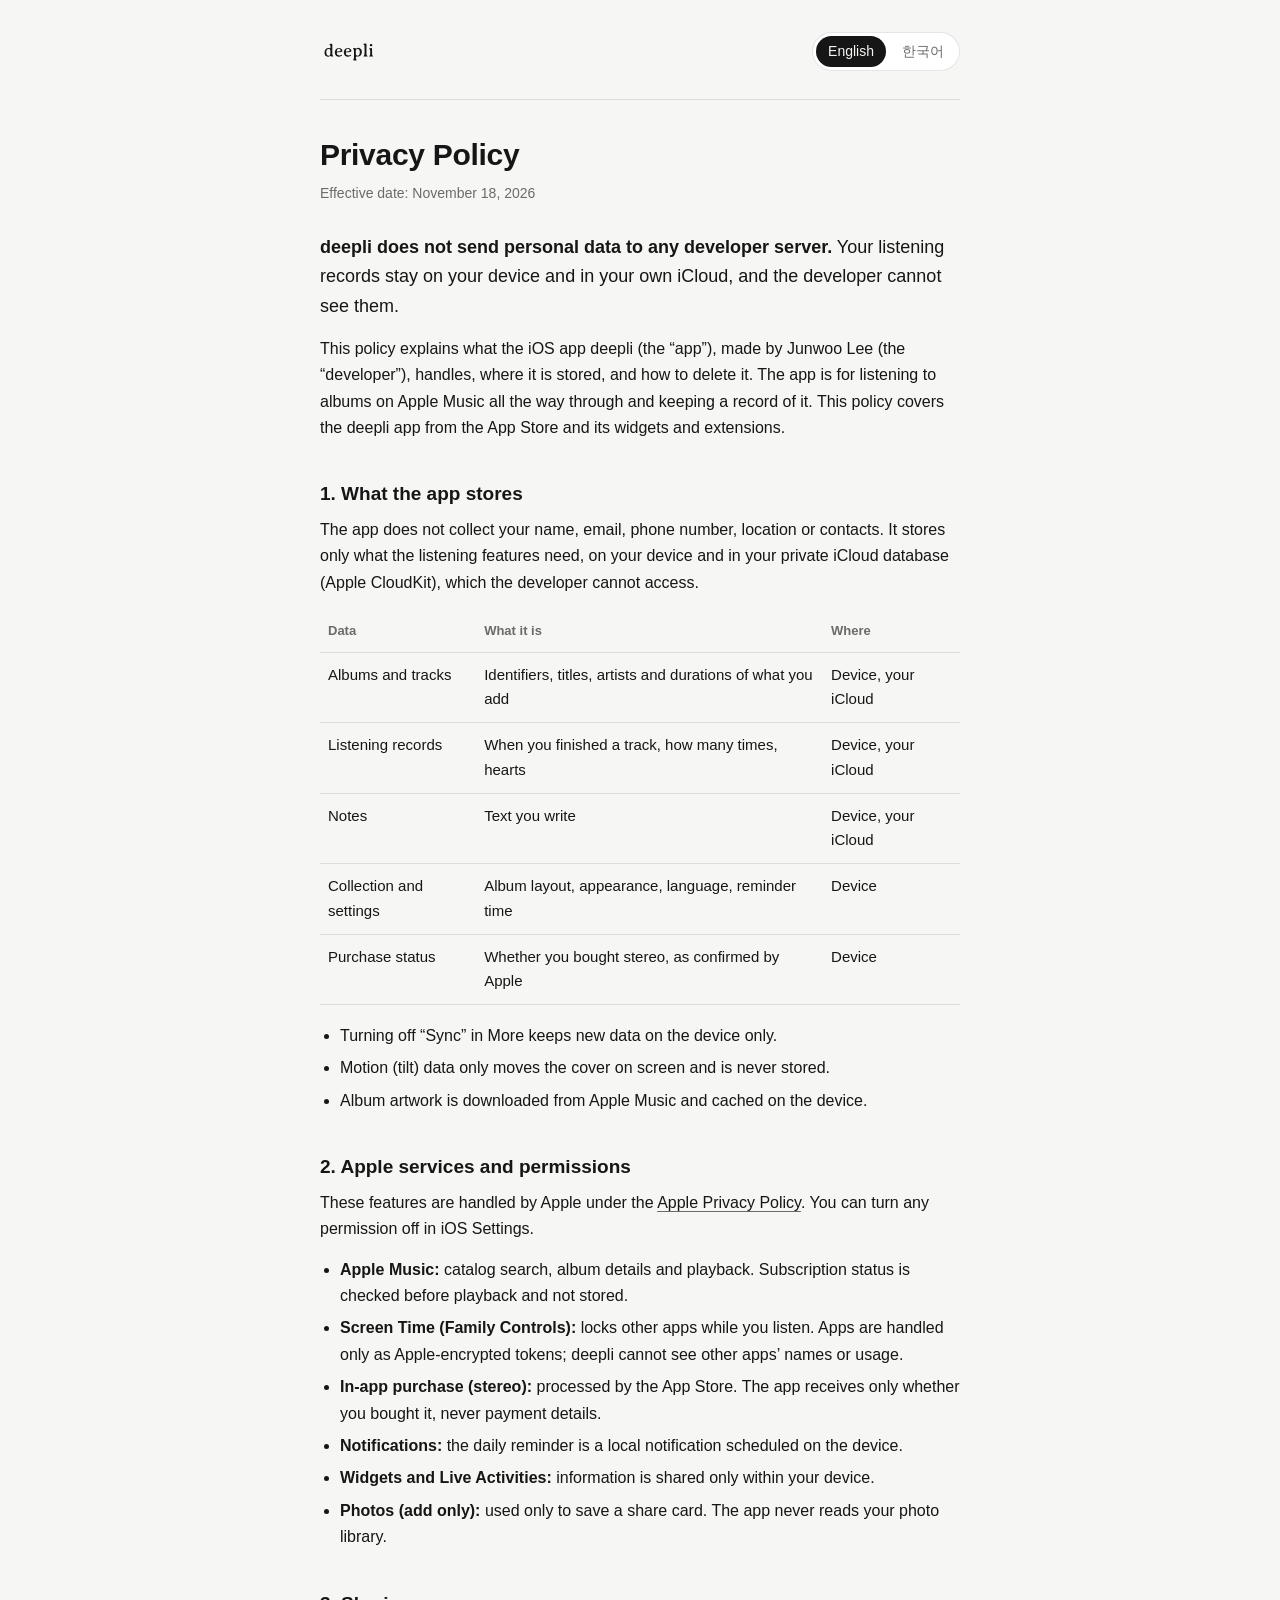
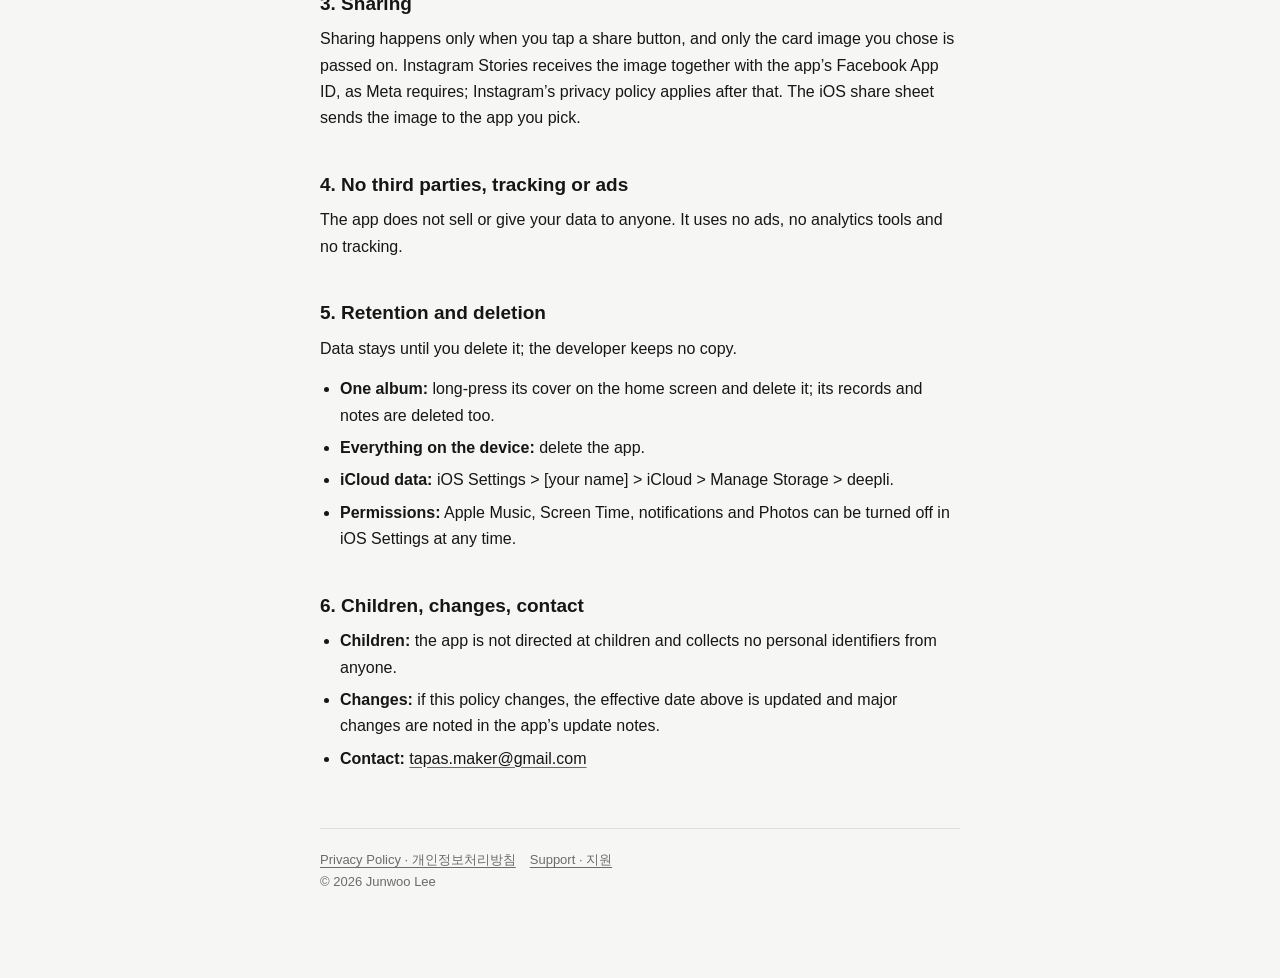
==== privacy/index.html @ 83000026 "deepli privacy policy and support pages Co-Authored-By: Claude Opus 5.5 <noreply@anthropic.com>" ====
<!doctype html>
<html lang="en">
<head>
<meta charset="utf-8">
<meta name="viewport" content="width=device-width, initial-scale=1">
<title>Privacy Policy — deepli</title>
<meta name="title-en" content="Privacy Policy — deepli">
<meta name="title-ko" content="개인정보처리방침 — deepli">
<meta name="description" content="deepli — Don’t just hear. Listen.">
<link rel="icon" href="../assets/icon.png">
<link rel="apple-touch-icon" href="../assets/apple-touch-icon.png">
<link rel="stylesheet" href="../assets/style.css">
</head>
<body>
<div class="wrap">
<header class="top"><a class="brand" href="../"><svg role="img" aria-label="deepli" xmlns="http://www.w3.org/2000/svg" viewBox="-64 -249.32 821.9 370"><path d="M83.01,-85.89Q83.01,-96.05 76.49,-102.13Q69.97,-108.21 59.18,-108.21L56.8,-108.21Q51.16,-108.21 44.76,-104.82Q38.37,-101.44 34.23,-95.04Q25.96,-82.25 25.96,-63.32L25.96,-55.92Q25.96,-37.12 34.42,-24.83Q42.88,-12.54 55.05,-12.54L58.68,-12.54Q69.34,-12.54 76.11,-19.81Q82.88,-27.08 82.88,-38.37L83.13,-41L83.13,-43.64L83.38,-50.16Q83.38,-56.17 83.38,-62.19L83.51,-66.21L83.51,-70.09L83.38,-71.47L83.38,-78.12L83.26,-79.37L83.26,-82Q83.01,-84.51 83.01,-85.89ZM72.73,-178.93Q80.5,-183.44 98.05,-183.44L101.06,-183.44Q109.84,-183.44 111.09,-174.04Q111.47,-171.16 111.47,-102.38Q111.47,-33.6 112.47,-26.9Q113.48,-20.19 117.24,-16.43Q117.99,-15.67 122.07,-12.6Q126.14,-9.53 126.14,-7.21Q126.14,-4.89 122.63,-3.01Q115.48,0.88 99.31,0.88Q93.67,0.88 90.28,-2.51Q83.63,-9.15 83.07,-9.15Q82.51,-9.15 77.36,-6.27Q72.22,-3.39 65.01,-0.44Q57.8,2.51 47.15,2.51Q36.49,2.51 27.46,-2.13Q10.78,-10.66 4.01,-30.34Q0,-42.13 0,-56.17Q0,-84.51 16.24,-102.32Q32.48,-120.12 61.06,-120.12L77.49,-118.62Q82.51,-118.62 83.63,-121.38Q84.76,-124.13 84.76,-137.93Q84.76,-151.72 82.63,-158.18Q80.5,-164.64 75.17,-168.84Q69.84,-173.04 69.84,-175.17Q69.84,-177.3 72.73,-178.93ZM227.96,-81.5L227.96,-85.39Q227.96,-94.67 221.31,-102.13Q214.67,-109.59 205.01,-109.59L202.63,-109.59Q200.87,-109.34 200.25,-109.34Q191.47,-109.34 183.63,-99.31Q175.79,-89.28 175.79,-77.87L175.79,-76.24Q175.79,-72.22 180.56,-72.22Q182.44,-71.85 182.57,-71.85L185.45,-71.72L186.2,-71.72L187.08,-71.85L211.28,-73.23L215.79,-73.73Q227.96,-73.73 227.96,-81.5ZM175.79,-48.27Q175.79,-33.98 186.58,-24.33Q197.36,-14.67 213.91,-14.67Q220.56,-14.67 226.01,-16.61Q231.47,-18.56 237.92,-21.32Q244.38,-24.07 246.01,-24.07Q251.03,-24.07 251.03,-18.68Q251.03,-11.41 232.47,-3.13Q220.43,2.26 206.64,2.26L203.88,2.26Q180.31,2.26 164.76,-12.04Q156.36,-19.81 151.72,-31.91Q147.08,-44.01 147.08,-57.93L147.21,-60.81L147.21,-63.7Q147.21,-75.73 152.72,-87.4Q158.37,-99.06 166.14,-106.58Q182.57,-122.38 205.14,-122.5Q239.24,-122.5 250.53,-95.92Q254.04,-87.52 254.04,-80.5L254.04,-77.99Q254.04,-69.34 246.89,-66.39Q239.74,-63.45 213.16,-61.57Q186.58,-59.68 184.32,-59.06Q175.79,-56.93 175.79,-48.27ZM356.1,-81.5L356.1,-85.39Q356.1,-94.67 349.46,-102.13Q342.81,-109.59 333.16,-109.59L330.78,-109.59Q329.02,-109.34 328.39,-109.34Q319.62,-109.34 311.78,-99.31Q303.94,-89.28 303.94,-77.87L303.94,-76.24Q303.94,-72.22 308.71,-72.22Q310.59,-71.85 310.71,-71.85L313.6,-71.72L314.35,-71.72L315.23,-71.85L339.43,-73.23L343.94,-73.73Q356.1,-73.73 356.1,-81.5ZM303.94,-48.27Q303.94,-33.98 314.73,-24.33Q325.51,-14.67 342.06,-14.67Q348.71,-14.67 354.16,-16.61Q359.61,-18.56 366.07,-21.32Q372.53,-24.07 374.16,-24.07Q379.18,-24.07 379.18,-18.68Q379.18,-11.41 360.62,-3.13Q348.58,2.26 334.79,2.26L332.03,2.26Q308.46,2.26 292.91,-12.04Q284.51,-19.81 279.87,-31.91Q275.23,-44.01 275.23,-57.93L275.35,-60.81L275.35,-63.7Q275.35,-75.73 280.87,-87.4Q286.51,-99.06 294.29,-106.58Q310.71,-122.38 333.28,-122.5Q367.39,-122.5 378.67,-95.92Q382.18,-87.52 382.18,-80.5L382.18,-77.99Q382.18,-69.34 375.04,-66.39Q367.89,-63.45 341.31,-61.57Q314.73,-59.68 312.47,-59.06Q303.94,-56.93 303.94,-48.27ZM502.43,-55.92L502.43,-63.32Q502.43,-83.51 494.16,-95.55Q485.88,-107.58 473.34,-107.58L472.09,-107.58Q465.19,-107.58 458.67,-103.76Q452.15,-99.93 448.7,-94.04Q445.25,-88.15 445.25,-59.31L445.25,-48.65L445.38,-47.27L445.38,-42.01L445.51,-40.75L445.51,-38.12Q445.76,-35.36 445.76,-34.11Q445.76,-23.45 452.59,-17.49Q459.42,-11.54 470.96,-11.54L472.21,-11.54Q486.01,-11.54 494.22,-24.2Q502.43,-36.86 502.43,-55.92ZM461.56,51.03Q461.56,56.68 445.25,56.68L432.72,56.68Q404.13,56.68 404.13,50.91Q404.13,49.15 411.4,42.13Q415.29,38.37 417.54,26.9Q419.8,15.42 419.8,-16.55L419.8,-68.59L419.55,-82Q419.55,-94.29 416.29,-99.93Q415.04,-102.07 409.77,-105.77Q404.5,-109.46 404.5,-112.1Q404.5,-114.73 407.51,-116.24Q417.29,-121 433.34,-121Q437.48,-121 441.81,-115.98Q446.13,-110.97 446.63,-110.97Q448.64,-110.97 454.72,-114.42Q460.8,-117.87 461.18,-118.12Q471.96,-123.13 479.86,-123.13L486.38,-123.13Q493.4,-123.13 502.31,-119.24Q519.36,-111.85 526.76,-91.53Q531.15,-79.62 531.15,-68.34L531.15,-61.32Q531.15,-49.65 526.38,-37.37Q516.98,-13.04 494.53,-4.26Q485,-0.5 472.34,-0.5L452.28,-2.01Q445.76,-2.01 445.76,14.86Q445.76,31.72 448.2,36.3Q450.65,40.88 456.1,44.64Q461.56,48.4 461.56,51.03ZM554.47,-4.39Q554.47,-7.02 560.17,-11.16Q565.88,-15.3 567.88,-24.14Q569.89,-32.98 569.89,-91.28Q569.89,-149.59 568.57,-157.36Q567.26,-165.14 562.12,-168.52Q553.84,-173.91 553.84,-175.17L553.84,-176.67Q553.84,-178.8 557.48,-180.43Q568.76,-185.32 587.57,-185.32L590.08,-185.32Q596.47,-185.32 597.48,-176.67Q597.6,-175.54 597.6,-157.74L597.6,-130.78L597.48,-125.64L597.48,-117.74L597.35,-112.6Q597.35,-112.6 597.35,-72.85Q597.35,-35.74 598.54,-26.9Q599.73,-18.06 604.12,-14.04Q604.62,-13.67 609.39,-10.78Q614.15,-7.9 614.15,-4.89Q614.15,-0.5 598.61,-0.5L593.46,-0.25L588.32,-0.25L567.76,0.13L565.13,0.13Q554.47,0.13 554.47,-4.39ZM680.11,-161Q680.11,-155.48 675.41,-150.78Q670.7,-146.08 666.06,-146.08Q665.06,-145.83 664.43,-145.83L661.68,-145.58Q655.41,-145.58 650.45,-149.71Q645.5,-153.85 645.5,-160.37L645.5,-162.63Q645.5,-169.15 650.7,-173.6Q655.91,-178.05 662.68,-178.05L663.31,-178.05L667.57,-177.55Q671.46,-177.55 675.66,-173.35Q679.86,-169.15 679.86,-164.89L680.11,-163.76ZM636.35,-115.36Q645.5,-120.87 665.31,-120.87L668.95,-120.87Q675.72,-120.87 676.6,-114.61Q677.1,-111.22 677.1,-69.03Q677.1,-26.83 678.85,-20.63Q680.61,-14.42 687.25,-11.1Q693.9,-7.77 693.9,-4.39Q693.9,0.38 662.8,0.38L659.04,0.5L643.75,0.5Q634.59,0.5 634.59,-4.01Q634.59,-7.77 640.17,-11.28Q645.75,-14.8 647.88,-19.06Q650.27,-23.7 650.27,-40.75L650.39,-44.76L650.39,-48.65L650.52,-54.54L650.52,-58.43L650.64,-62.32Q650.64,-92.04 648.7,-96.99Q646.75,-101.94 640.23,-105.08Q633.71,-108.21 633.71,-110.97Q633.71,-113.73 636.35,-115.36Z" fill="currentColor"/></svg></a><div class="langs" role="group" aria-label="Language"><button type="button" data-set="en">English</button><button type="button" data-set="ko">한국어</button></div></header>
<section data-lang="en">
<h1>Privacy Policy</h1>
<p class="meta">Effective date: November 18, 2026</p>
<p class="lead"><strong>deepli does not send personal data to any developer server.</strong> Your listening records stay on your device and in your own iCloud, and the developer cannot see them.</p>
<p>This policy explains what the iOS app deepli (the “app”), made by Junwoo Lee (the “developer”), handles, where it is stored, and how to delete it. The app is for listening to albums on Apple Music all the way through and keeping a record of it. This policy covers the deepli app from the App Store and its widgets and extensions.</p>

<h2>1. What the app stores</h2>
<p>The app does not collect your name, email, phone number, location or contacts. It stores only what the listening features need, on your device and in your private iCloud database (Apple CloudKit), which the developer cannot access.</p>
<table>
<tr><th>Data</th><th>What it is</th><th>Where</th></tr>
<tr><td>Albums and tracks</td><td>Identifiers, titles, artists and durations of what you add</td><td>Device, your iCloud</td></tr>
<tr><td>Listening records</td><td>When you finished a track, how many times, hearts</td><td>Device, your iCloud</td></tr>
<tr><td>Notes</td><td>Text you write</td><td>Device, your iCloud</td></tr>
<tr><td>Collection and settings</td><td>Album layout, appearance, language, reminder time</td><td>Device</td></tr>
<tr><td>Purchase status</td><td>Whether you bought stereo, as confirmed by Apple</td><td>Device</td></tr>
</table>
<ul>
<li>Turning off “Sync” in More keeps new data on the device only.</li>
<li>Motion (tilt) data only moves the cover on screen and is never stored.</li>
<li>Album artwork is downloaded from Apple Music and cached on the device.</li>
</ul>

<h2>2. Apple services and permissions</h2>
<p>These features are handled by Apple under the <a href="https://www.apple.com/legal/privacy/">Apple Privacy Policy</a>. You can turn any permission off in iOS Settings.</p>
<ul>
<li><strong>Apple Music:</strong> catalog search, album details and playback. Subscription status is checked before playback and not stored.</li>
<li><strong>Screen Time (Family Controls):</strong> locks other apps while you listen. Apps are handled only as Apple-encrypted tokens; deepli cannot see other apps’ names or usage.</li>
<li><strong>In-app purchase (stereo):</strong> processed by the App Store. The app receives only whether you bought it, never payment details.</li>
<li><strong>Notifications:</strong> the daily reminder is a local notification scheduled on the device.</li>
<li><strong>Widgets and Live Activities:</strong> information is shared only within your device.</li>
<li><strong>Photos (add only):</strong> used only to save a share card. The app never reads your photo library.</li>
</ul>

<h2>3. Sharing</h2>
<p>Sharing happens only when you tap a share button, and only the card image you chose is passed on. Instagram Stories receives the image together with the app’s Facebook App ID, as Meta requires; Instagram’s privacy policy applies after that. The iOS share sheet sends the image to the app you pick.</p>

<h2>4. No third parties, tracking or ads</h2>
<p>The app does not sell or give your data to anyone. It uses no ads, no analytics tools and no tracking.</p>

<h2>5. Retention and deletion</h2>
<p>Data stays until you delete it; the developer keeps no copy.</p>
<ul>
<li><strong>One album:</strong> long-press its cover on the home screen and delete it; its records and notes are deleted too.</li>
<li><strong>Everything on the device:</strong> delete the app.</li>
<li><strong>iCloud data:</strong> iOS Settings &gt; [your name] &gt; iCloud &gt; Manage Storage &gt; deepli.</li>
<li><strong>Permissions:</strong> Apple Music, Screen Time, notifications and Photos can be turned off in iOS Settings at any time.</li>
</ul>

<h2>6. Children, changes, contact</h2>
<ul>
<li><strong>Children:</strong> the app is not directed at children and collects no personal identifiers from anyone.</li>
<li><strong>Changes:</strong> if this policy changes, the effective date above is updated and major changes are noted in the app’s update notes.</li>
<li><strong>Contact:</strong> <a href="mailto:tapas.maker@gmail.com">tapas.maker@gmail.com</a></li>
</ul>
</section>
<section data-lang="ko">
<h1>개인정보처리방침</h1>
<p class="meta">시행일: 2026년 11월 18일</p>
<p class="lead"><strong>deepli는 개인정보를 개발자 서버로 보내지 않습니다.</strong> 감상 기록은 사용자의 기기와 사용자 본인의 iCloud에만 저장되며, 개발자는 이를 볼 수 없습니다.</p>
<p>이 방침은 Junwoo Lee(이하 “개발자”)가 만든 iOS 앱 deepli(이하 “앱”)가 어떤 정보를 다루고, 어디에 저장하며, 어떻게 지울 수 있는지 설명합니다. 앱은 Apple Music으로 앨범을 끝까지 듣고 그 기록을 모으는 감상 앱입니다. 이 방침은 App Store에서 받은 deepli 앱과 그 위젯·확장 기능에 적용됩니다.</p>

<h2>1. 저장하는 정보와 저장 위치</h2>
<p>앱이 만드는 정보는 모두 감상 기능을 위한 것이며, 기기와 사용자의 iCloud 개인 저장소에만 남습니다. 이름, 이메일, 전화번호, 위치, 연락처는 수집하지 않습니다.</p>
<table>
<tr><th>정보</th><th>내용</th><th>저장 위치</th></tr>
<tr><td>앨범·곡 정보</td><td>담은 앨범과 곡의 식별자, 제목, 아티스트, 재생 시간</td><td>기기, 사용자 iCloud</td></tr>
<tr><td>감상 기록</td><td>끝까지 들은 날짜·시각, 횟수, 하트 표시</td><td>기기, 사용자 iCloud</td></tr>
<tr><td>노트</td><td>사용자가 직접 쓴 글</td><td>기기, 사용자 iCloud</td></tr>
<tr><td>컬렉션·설정</td><td>앨범 배치, 화면 모드, 언어, 알림 시각 등</td><td>기기</td></tr>
<tr><td>구입 여부</td><td>stereo를 샀는지(Apple이 확인해 줌)</td><td>기기</td></tr>
</table>
<ul>
<li>iCloud 동기화는 Apple의 CloudKit 개인 데이터베이스를 씁니다. 개발자는 이 데이터에 접근할 수 없습니다.</li>
<li>더보기의 “동기화”를 끄면 이후 정보는 기기에만 저장됩니다.</li>
<li>기기 기울기(자이로) 값은 커버를 움직이는 효과에만 쓰고 저장하지 않습니다.</li>
<li>앨범 아트워크는 Apple Music 서버에서 받아 기기에 임시로 보관합니다.</li>
</ul>

<h2>2. Apple 서비스와 권한</h2>
<p>앱은 아래 Apple 기능을 씁니다. 각 기능의 데이터는 Apple이 처리하며 <a href="https://www.apple.com/legal/privacy/">Apple 개인정보처리방침</a>을 따릅니다. 권한은 언제든 iOS 설정에서 끌 수 있습니다.</p>
<ul>
<li><strong>Apple Music(미디어 및 Apple Music 접근):</strong> 카탈로그 검색, 앨범 정보, 재생에 씁니다. 구독 여부는 재생 전에 확인만 하고 저장하지 않습니다.</li>
<li><strong>스크린 타임(Family Controls):</strong> 감상하는 동안 다른 앱을 잠가 두는 데만 씁니다. 어떤 앱을 잠그는지는 Apple이 암호화한 토큰으로만 다루며, 앱은 다른 앱의 이름이나 사용 기록을 알 수 없습니다.</li>
<li><strong>인앱 결제(stereo):</strong> 결제는 App Store가 처리합니다. 앱은 구입 여부만 받고, 결제 수단 정보는 받지 않습니다.</li>
<li><strong>알림:</strong> 매일 감상 알림은 기기 안에서 예약하는 로컬 알림입니다. 알림을 위해 서버로 보내는 정보는 없습니다.</li>
<li><strong>위젯·라이브 액티비티:</strong> 듣고 있는 앨범과 곡을 보여 주기 위해 같은 기기 안에서만 정보를 주고받습니다.</li>
<li><strong>사진(추가만 허용):</strong> 공유 카드를 사진에 저장할 때만 씁니다. 사진 보관함의 사진을 읽지 않습니다.</li>
</ul>

<h2>3. 공유 기능</h2>
<p>공유는 사용자가 버튼을 눌렀을 때만 일어나고, 사용자가 고른 카드 이미지만 전달됩니다.</p>
<ul>
<li><strong>Instagram 스토리:</strong> 카드 이미지를 기기의 Instagram 앱으로 넘깁니다. Meta가 정한 방식에 따라 앱 식별자(Facebook App ID)가 함께 전달되며, 그 뒤의 처리는 Instagram의 개인정보처리방침을 따릅니다.</li>
<li><strong>공유 시트:</strong> iOS 기본 공유 창으로 사용자가 고른 앱에 이미지를 보냅니다.</li>
</ul>

<h2>4. 제3자 제공·추적·광고</h2>
<p>앱은 사용자 정보를 제3자에게 팔거나 제공하지 않습니다. 광고, 분석 도구, 추적(다른 회사의 앱·웹사이트와 정보를 연결하는 것)도 쓰지 않습니다.</p>

<h2>5. 보관과 삭제</h2>
<p>정보는 사용자가 지울 때까지 기기와 사용자 iCloud에 남으며, 개발자가 따로 보관하는 사본은 없습니다.</p>
<ul>
<li><strong>앨범 하나:</strong> 홈에서 커버를 길게 눌러 삭제하면 그 앨범의 감상 기록과 노트가 함께 지워집니다.</li>
<li><strong>기기의 모든 정보:</strong> 앱을 삭제하면 기기에 저장된 정보가 지워집니다.</li>
<li><strong>iCloud의 정보:</strong> iOS 설정 &gt; [사용자 이름] &gt; iCloud &gt; 저장 공간 관리에서 deepli 데이터를 삭제할 수 있습니다.</li>
<li><strong>권한:</strong> Apple Music, 스크린 타임, 알림, 사진 권한은 iOS 설정에서 언제든 끌 수 있습니다.</li>
</ul>

<h2>6. 아동, 변경, 문의</h2>
<ul>
<li><strong>아동:</strong> 앱은 아동을 대상으로 하지 않으며, 누구에게서도 개인 식별 정보를 수집하지 않습니다.</li>
<li><strong>변경:</strong> 방침을 바꾸면 이 페이지의 시행일을 고치고, 중요한 변경은 앱 업데이트 설명에도 알립니다.</li>
<li><strong>문의:</strong> <a href="mailto:tapas.maker@gmail.com">tapas.maker@gmail.com</a></li>
</ul>
</section>
<footer>
<a href="../privacy/">Privacy Policy · 개인정보처리방침</a><a href="../support/">Support · 지원</a>
<p>© 2026 Junwoo Lee</p>
</footer>
</div>
<script src="../assets/lang.js"></script>
</body>
</html>
---- assets/style.css ----
:root {
  --bg: #141414;
  --ink: #f2f2f2;
  --muted: #9a9a9a;
  --line: rgba(255, 255, 255, 0.10);
  --card: #1d1d1d;
  color-scheme: dark;
}
@media (prefers-color-scheme: light) {
  :root {
    --bg: #f6f6f4;
    --ink: #161616;
    --muted: #6b6b6b;
    --line: rgba(0, 0, 0, 0.10);
    --card: #ffffff;
    color-scheme: light;
  }
}

* { box-sizing: border-box; }
html { -webkit-text-size-adjust: 100%; }
body {
  margin: 0;
  background: var(--bg);
  color: var(--ink);
  font: 16px/1.65 -apple-system, BlinkMacSystemFont, "SF Pro Text", "Apple SD Gothic Neo", "Hiragino Sans", "PingFang SC", "Segoe UI", sans-serif;
  word-break: keep-all;
  overflow-wrap: anywhere;
}
a { color: inherit; text-decoration-color: var(--muted); text-underline-offset: 3px; }
a:hover { text-decoration-color: currentColor; }

.wrap { max-width: 680px; margin: 0 auto; padding: 32px 20px 72px; }

header.top {
  display: flex; align-items: center; justify-content: space-between; gap: 16px;
  padding-bottom: 28px; border-bottom: 1px solid var(--line); margin-bottom: 36px;
}
.brand { display: inline-flex; align-items: center; color: var(--ink); text-decoration: none; }
.brand svg { height: 26px; width: auto; display: block; }

.langs { display: inline-flex; gap: 4px; background: var(--card); border: 1px solid var(--line); border-radius: 999px; padding: 3px; }
.langs button {
  appearance: none; border: 0; background: transparent; color: var(--muted);
  font: inherit; font-size: 14px; padding: 4px 12px; border-radius: 999px; cursor: pointer;
}
.langs button[aria-pressed="true"] { background: var(--ink); color: var(--bg); }

h1 { font-size: 30px; line-height: 1.25; margin: 0 0 8px; letter-spacing: -0.01em; }
h2 { font-size: 19px; line-height: 1.35; margin: 40px 0 10px; }
p, ul { margin: 0 0 14px; }
ul { padding-left: 20px; }
li { margin-bottom: 6px; }
.meta { color: var(--muted); font-size: 14px; margin-bottom: 28px; }
.lead { font-size: 18px; }

table { width: 100%; border-collapse: collapse; margin: 6px 0 18px; font-size: 15px; }
th, td { text-align: left; vertical-align: top; padding: 10px 8px; border-bottom: 1px solid var(--line); }
th { color: var(--muted); font-weight: 600; font-size: 13px; }

.card { background: var(--card); border: 1px solid var(--line); border-radius: 18px; padding: 20px; margin: 18px 0; }

footer { margin-top: 56px; padding-top: 20px; border-top: 1px solid var(--line); color: var(--muted); font-size: 13px; }
footer a { margin-right: 14px; }

/* home */
.hero { min-height: 70vh; display: flex; flex-direction: column; align-items: center; justify-content: center; text-align: center; gap: 22px; }
.hero img.icon { width: 112px; height: 112px; border-radius: 26px; border: 1px solid var(--line); }
.hero .mark svg { height: 44px; width: auto; display: block; color: var(--ink); }
.hero .tag { font-family: "New York", "Iowan Old Style", Georgia, serif; font-size: 20px; margin: 0; }
.hero nav { display: flex; gap: 22px; color: var(--muted); font-size: 15px; }

[data-lang] { display: none; }
html[lang="ko"] [data-lang="ko"], html[lang="en"] [data-lang="en"] { display: block; }
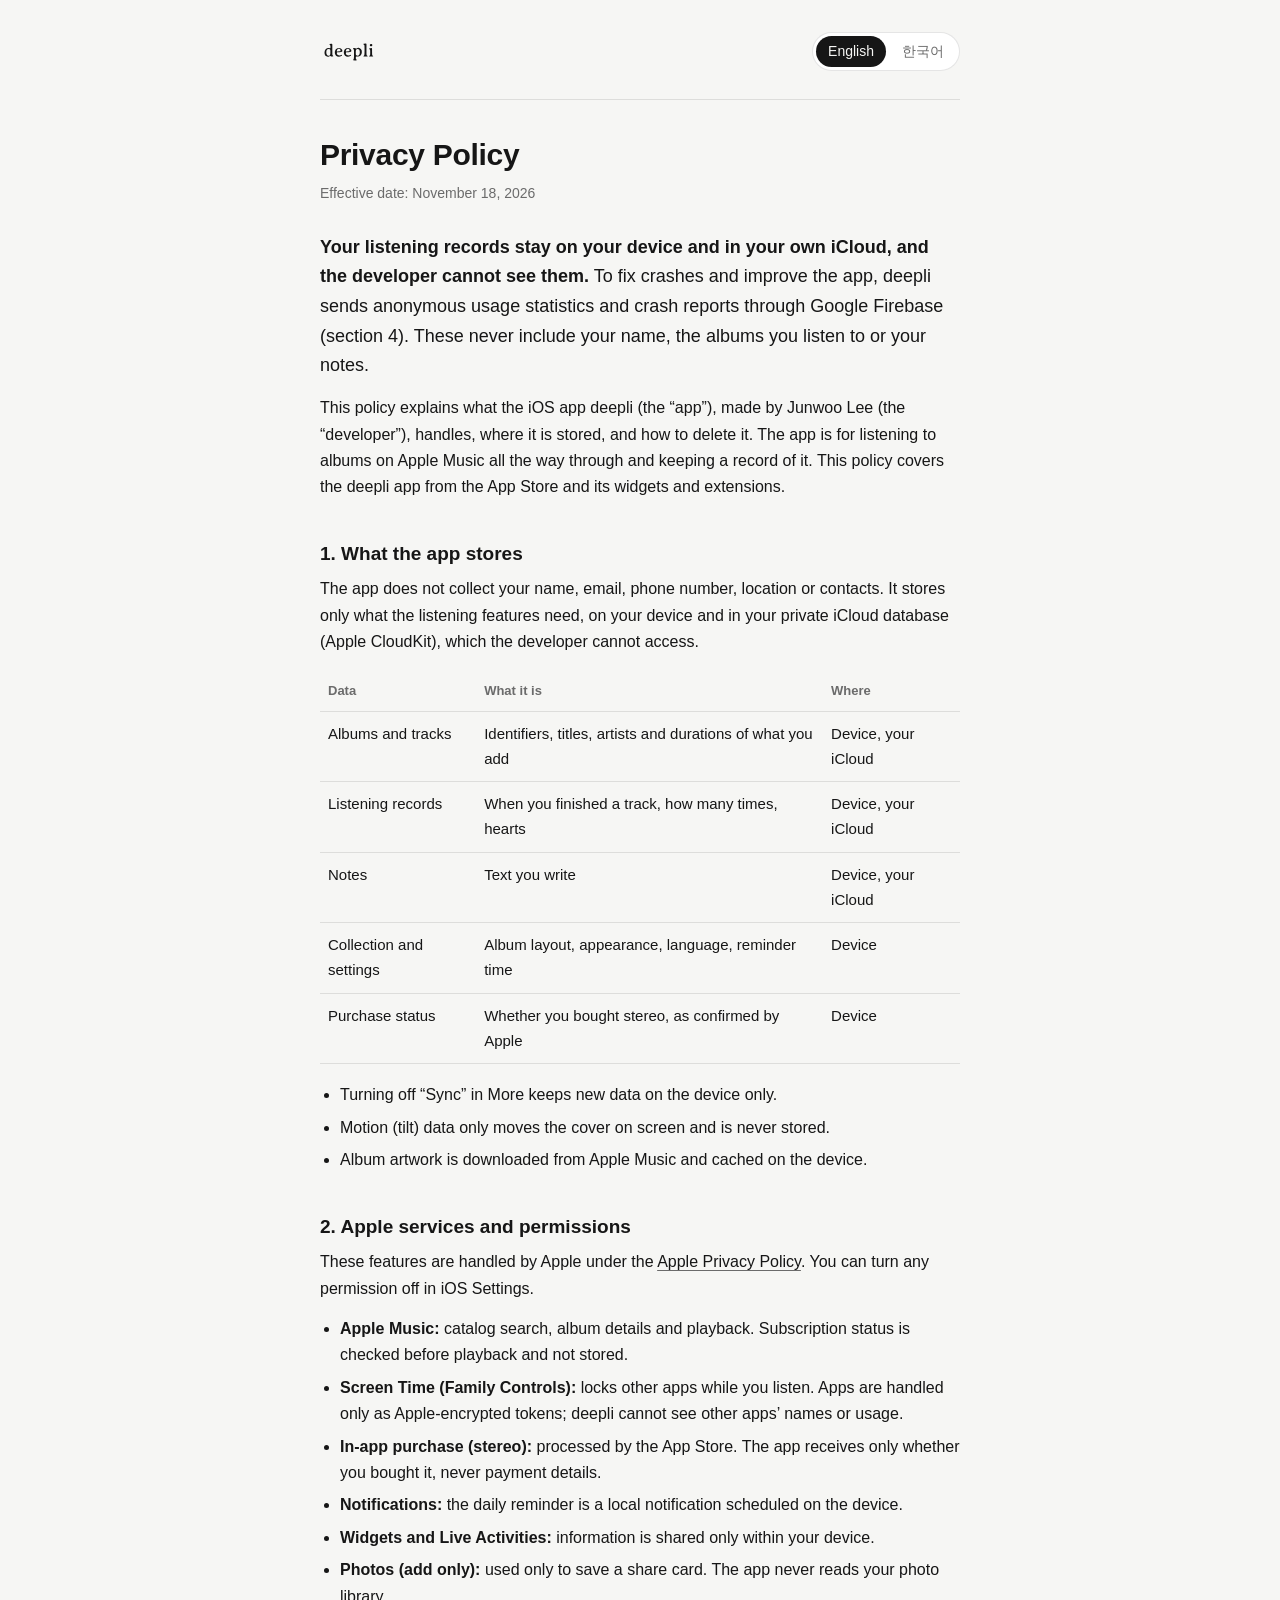
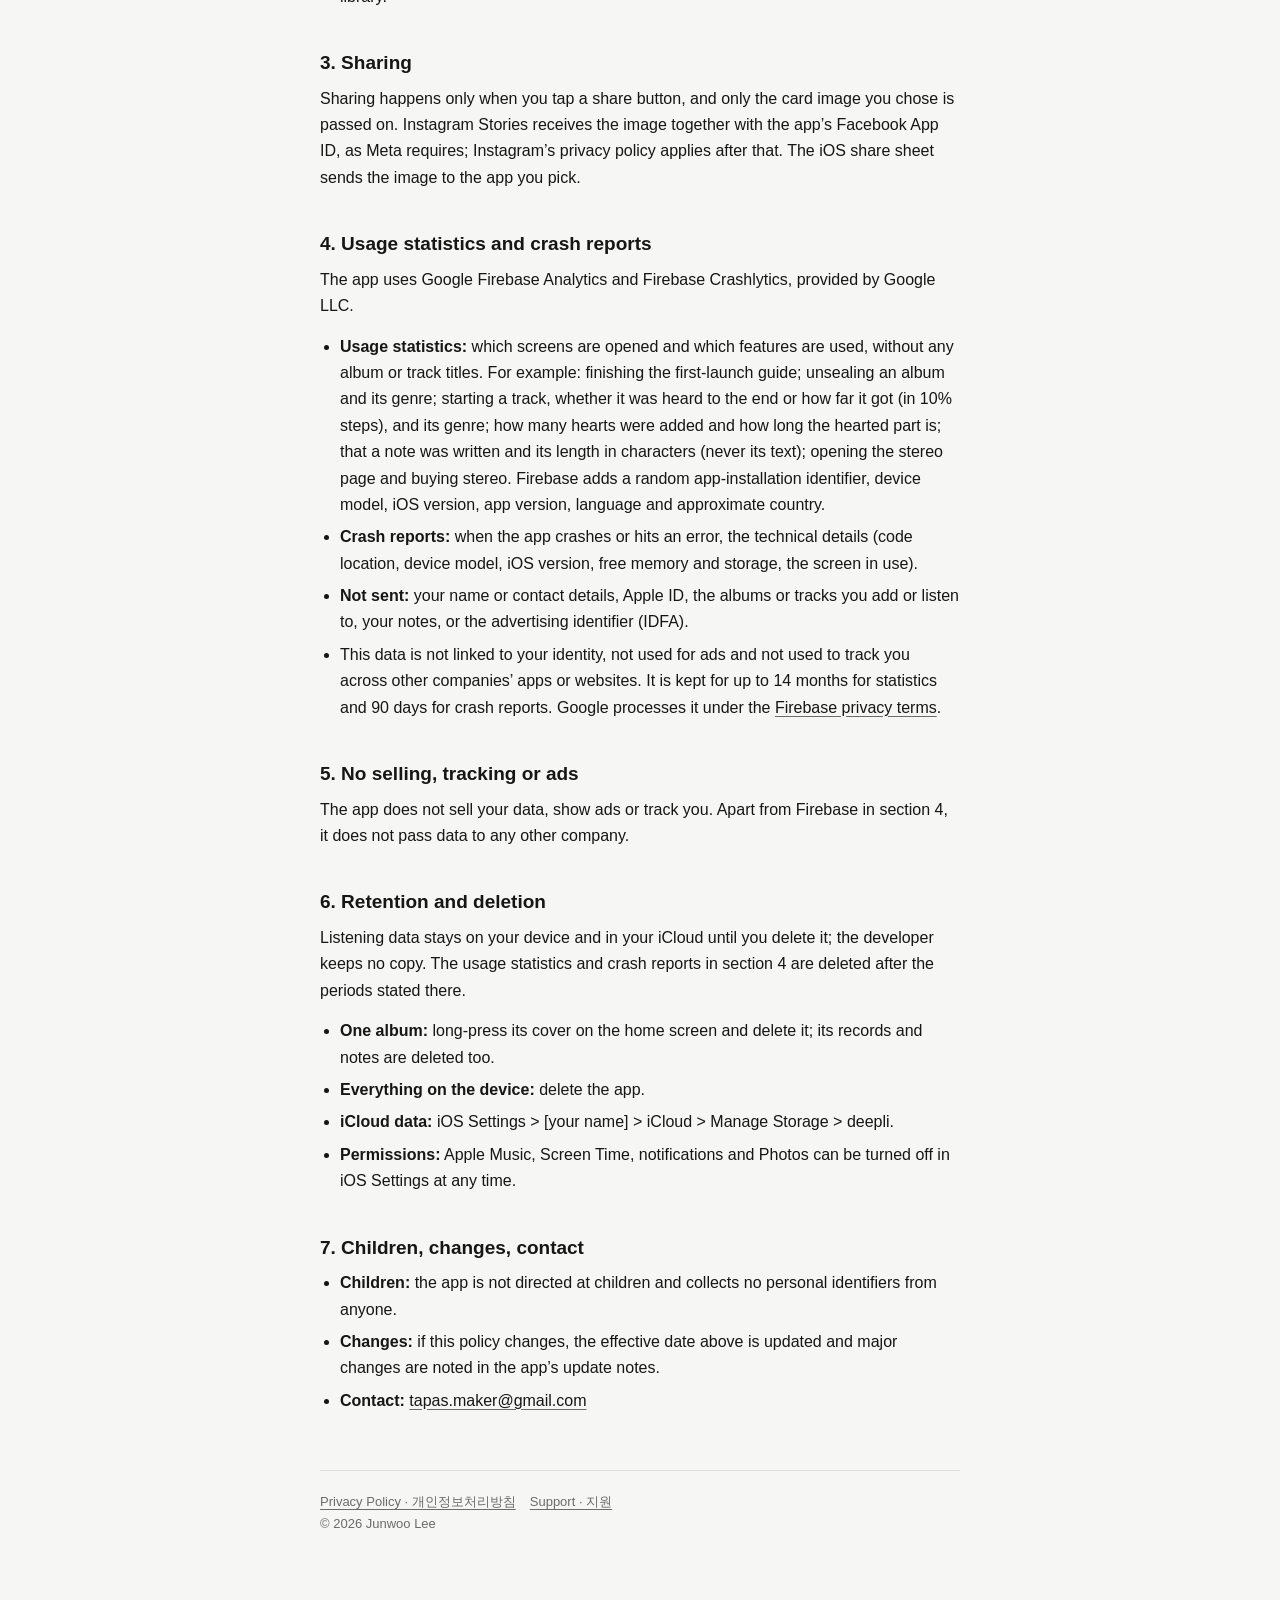
==== commit d5e347c5: "Privacy policy: disclose Firebase usage statistics and crash reports Section 4 now describes Firebas" ====
--- a/privacy/index.html
+++ b/privacy/index.html
@@ -17,7 +17,7 @@
 <section data-lang="en">
 <h1>Privacy Policy</h1>
 <p class="meta">Effective date: November 18, 2026</p>
-<p class="lead"><strong>deepli does not send personal data to any developer server.</strong> Your listening records stay on your device and in your own iCloud, and the developer cannot see them.</p>
+<p class="lead"><strong>Your listening records stay on your device and in your own iCloud, and the developer cannot see them.</strong> To fix crashes and improve the app, deepli sends anonymous usage statistics and crash reports through Google Firebase (section 4). These never include your name, the albums you listen to or your notes.</p>
 <p>This policy explains what the iOS app deepli (the “app”), made by Junwoo Lee (the “developer”), handles, where it is stored, and how to delete it. The app is for listening to albums on Apple Music all the way through and keeping a record of it. This policy covers the deepli app from the App Store and its widgets and extensions.</p>
 
 <h2>1. What the app stores</h2>
@@ -50,11 +50,19 @@
 <h2>3. Sharing</h2>
 <p>Sharing happens only when you tap a share button, and only the card image you chose is passed on. Instagram Stories receives the image together with the app’s Facebook App ID, as Meta requires; Instagram’s privacy policy applies after that. The iOS share sheet sends the image to the app you pick.</p>
 
-<h2>4. No third parties, tracking or ads</h2>
-<p>The app does not sell or give your data to anyone. It uses no ads, no analytics tools and no tracking.</p>
+<h2>4. Usage statistics and crash reports</h2>
+<p>The app uses Google Firebase Analytics and Firebase Crashlytics, provided by Google LLC.</p>
+<ul>
+<li><strong>Usage statistics:</strong> which screens are opened and which features are used, without any album or track titles. For example: finishing the first-launch guide; unsealing an album and its genre; starting a track, whether it was heard to the end or how far it got (in 10% steps), and its genre; how many hearts were added and how long the hearted part is; that a note was written and its length in characters (never its text); opening the stereo page and buying stereo. Firebase adds a random app-installation identifier, device model, iOS version, app version, language and approximate country.</li>
+<li><strong>Crash reports:</strong> when the app crashes or hits an error, the technical details (code location, device model, iOS version, free memory and storage, the screen in use).</li>
+<li><strong>Not sent:</strong> your name or contact details, Apple ID, the albums or tracks you add or listen to, your notes, or the advertising identifier (IDFA).</li>
+<li>This data is not linked to your identity, not used for ads and not used to track you across other companies’ apps or websites. It is kept for up to 14 months for statistics and 90 days for crash reports. Google processes it under the <a href="https://firebase.google.com/support/privacy">Firebase privacy terms</a>.</li>
+</ul>
+<h2>5. No selling, tracking or ads</h2>
+<p>The app does not sell your data, show ads or track you. Apart from Firebase in section 4, it does not pass data to any other company.</p>
 
-<h2>5. Retention and deletion</h2>
-<p>Data stays until you delete it; the developer keeps no copy.</p>
+<h2>6. Retention and deletion</h2>
+<p>Listening data stays on your device and in your iCloud until you delete it; the developer keeps no copy. The usage statistics and crash reports in section 4 are deleted after the periods stated there.</p>
 <ul>
 <li><strong>One album:</strong> long-press its cover on the home screen and delete it; its records and notes are deleted too.</li>
 <li><strong>Everything on the device:</strong> delete the app.</li>
@@ -62,7 +70,7 @@
 <li><strong>Permissions:</strong> Apple Music, Screen Time, notifications and Photos can be turned off in iOS Settings at any time.</li>
 </ul>
 
-<h2>6. Children, changes, contact</h2>
+<h2>7. Children, changes, contact</h2>
 <ul>
 <li><strong>Children:</strong> the app is not directed at children and collects no personal identifiers from anyone.</li>
 <li><strong>Changes:</strong> if this policy changes, the effective date above is updated and major changes are noted in the app’s update notes.</li>
@@ -72,7 +80,7 @@
 <section data-lang="ko">
 <h1>개인정보처리방침</h1>
 <p class="meta">시행일: 2026년 11월 18일</p>
-<p class="lead"><strong>deepli는 개인정보를 개발자 서버로 보내지 않습니다.</strong> 감상 기록은 사용자의 기기와 사용자 본인의 iCloud에만 저장되며, 개발자는 이를 볼 수 없습니다.</p>
+<p class="lead"><strong>감상 기록은 사용자의 기기와 사용자 본인의 iCloud에만 저장되며, 개발자는 이를 볼 수 없습니다.</strong> 오류를 고치고 앱을 낫게 하려고 Google Firebase로 익명의 사용 통계와 오류 보고를 보냅니다(4절). 여기에는 이름, 듣는 앨범, 노트가 들어가지 않습니다.</p>
 <p>이 방침은 Junwoo Lee(이하 “개발자”)가 만든 iOS 앱 deepli(이하 “앱”)가 어떤 정보를 다루고, 어디에 저장하며, 어떻게 지울 수 있는지 설명합니다. 앱은 Apple Music으로 앨범을 끝까지 듣고 그 기록을 모으는 감상 앱입니다. 이 방침은 App Store에서 받은 deepli 앱과 그 위젯·확장 기능에 적용됩니다.</p>
 
 <h2>1. 저장하는 정보와 저장 위치</h2>
@@ -110,11 +118,19 @@
 <li><strong>공유 시트:</strong> iOS 기본 공유 창으로 사용자가 고른 앱에 이미지를 보냅니다.</li>
 </ul>
 
-<h2>4. 제3자 제공·추적·광고</h2>
-<p>앱은 사용자 정보를 제3자에게 팔거나 제공하지 않습니다. 광고, 분석 도구, 추적(다른 회사의 앱·웹사이트와 정보를 연결하는 것)도 쓰지 않습니다.</p>
+<h2>4. 사용 통계와 오류 보고</h2>
+<p>앱은 Google LLC가 제공하는 Firebase Analytics와 Firebase Crashlytics를 씁니다.</p>
+<ul>
+<li><strong>사용 통계:</strong> 어떤 화면을 열고 어떤 기능을 썼는지. 앨범·곡 제목은 보내지 않습니다. 예: 처음 안내를 마침, 앨범 봉인을 뜯음과 그 장르, 곡을 시작함과 끝까지 들었는지 또는 어디까지 들었는지(10% 단위)와 그 장르, 하트를 남긴 수와 구간 길이, 노트를 썼다는 것과 글자 수(내용은 보내지 않음), stereo 화면을 열거나 구입함. Firebase가 무작위 앱 설치 식별자, 기기 모델, iOS 버전, 앱 버전, 언어, 대략적인 국가를 함께 기록합니다.</li>
+<li><strong>오류 보고:</strong> 앱이 멈추거나 오류가 났을 때의 기술 정보(코드 위치, 기기 모델, iOS 버전, 남은 메모리·저장 공간, 그때 보던 화면).</li>
+<li><strong>보내지 않는 것:</strong> 이름·연락처, Apple ID, 담거나 들은 앨범과 곡, 노트, 광고 식별자(IDFA).</li>
+<li>이 정보는 사용자의 신원과 연결하지 않으며, 광고나 추적(다른 회사의 앱·웹사이트와 정보를 연결하는 것)에 쓰지 않습니다. 통계는 최대 14개월, 오류 보고는 90일 동안 보관됩니다. Google은 <a href="https://firebase.google.com/support/privacy">Firebase 개인정보 보호 약관</a>에 따라 처리합니다.</li>
+</ul>
+<h2>5. 판매·추적·광고 없음</h2>
+<p>앱은 사용자 정보를 팔지 않고, 광고를 보여 주거나 추적하지 않습니다. 4절의 Firebase 말고는 다른 회사에 정보를 넘기지 않습니다.</p>
 
-<h2>5. 보관과 삭제</h2>
-<p>정보는 사용자가 지울 때까지 기기와 사용자 iCloud에 남으며, 개발자가 따로 보관하는 사본은 없습니다.</p>
+<h2>6. 보관과 삭제</h2>
+<p>감상 정보는 사용자가 지울 때까지 기기와 사용자 iCloud에 남으며, 개발자가 따로 보관하는 사본은 없습니다. 4절의 사용 통계·오류 보고는 정해진 기간이 지나면 지워집니다.</p>
 <ul>
 <li><strong>앨범 하나:</strong> 홈에서 커버를 길게 눌러 삭제하면 그 앨범의 감상 기록과 노트가 함께 지워집니다.</li>
 <li><strong>기기의 모든 정보:</strong> 앱을 삭제하면 기기에 저장된 정보가 지워집니다.</li>
@@ -122,7 +138,7 @@
 <li><strong>권한:</strong> Apple Music, 스크린 타임, 알림, 사진 권한은 iOS 설정에서 언제든 끌 수 있습니다.</li>
 </ul>
 
-<h2>6. 아동, 변경, 문의</h2>
+<h2>7. 아동, 변경, 문의</h2>
 <ul>
 <li><strong>아동:</strong> 앱은 아동을 대상으로 하지 않으며, 누구에게서도 개인 식별 정보를 수집하지 않습니다.</li>
 <li><strong>변경:</strong> 방침을 바꾸면 이 페이지의 시행일을 고치고, 중요한 변경은 앱 업데이트 설명에도 알립니다.</li>
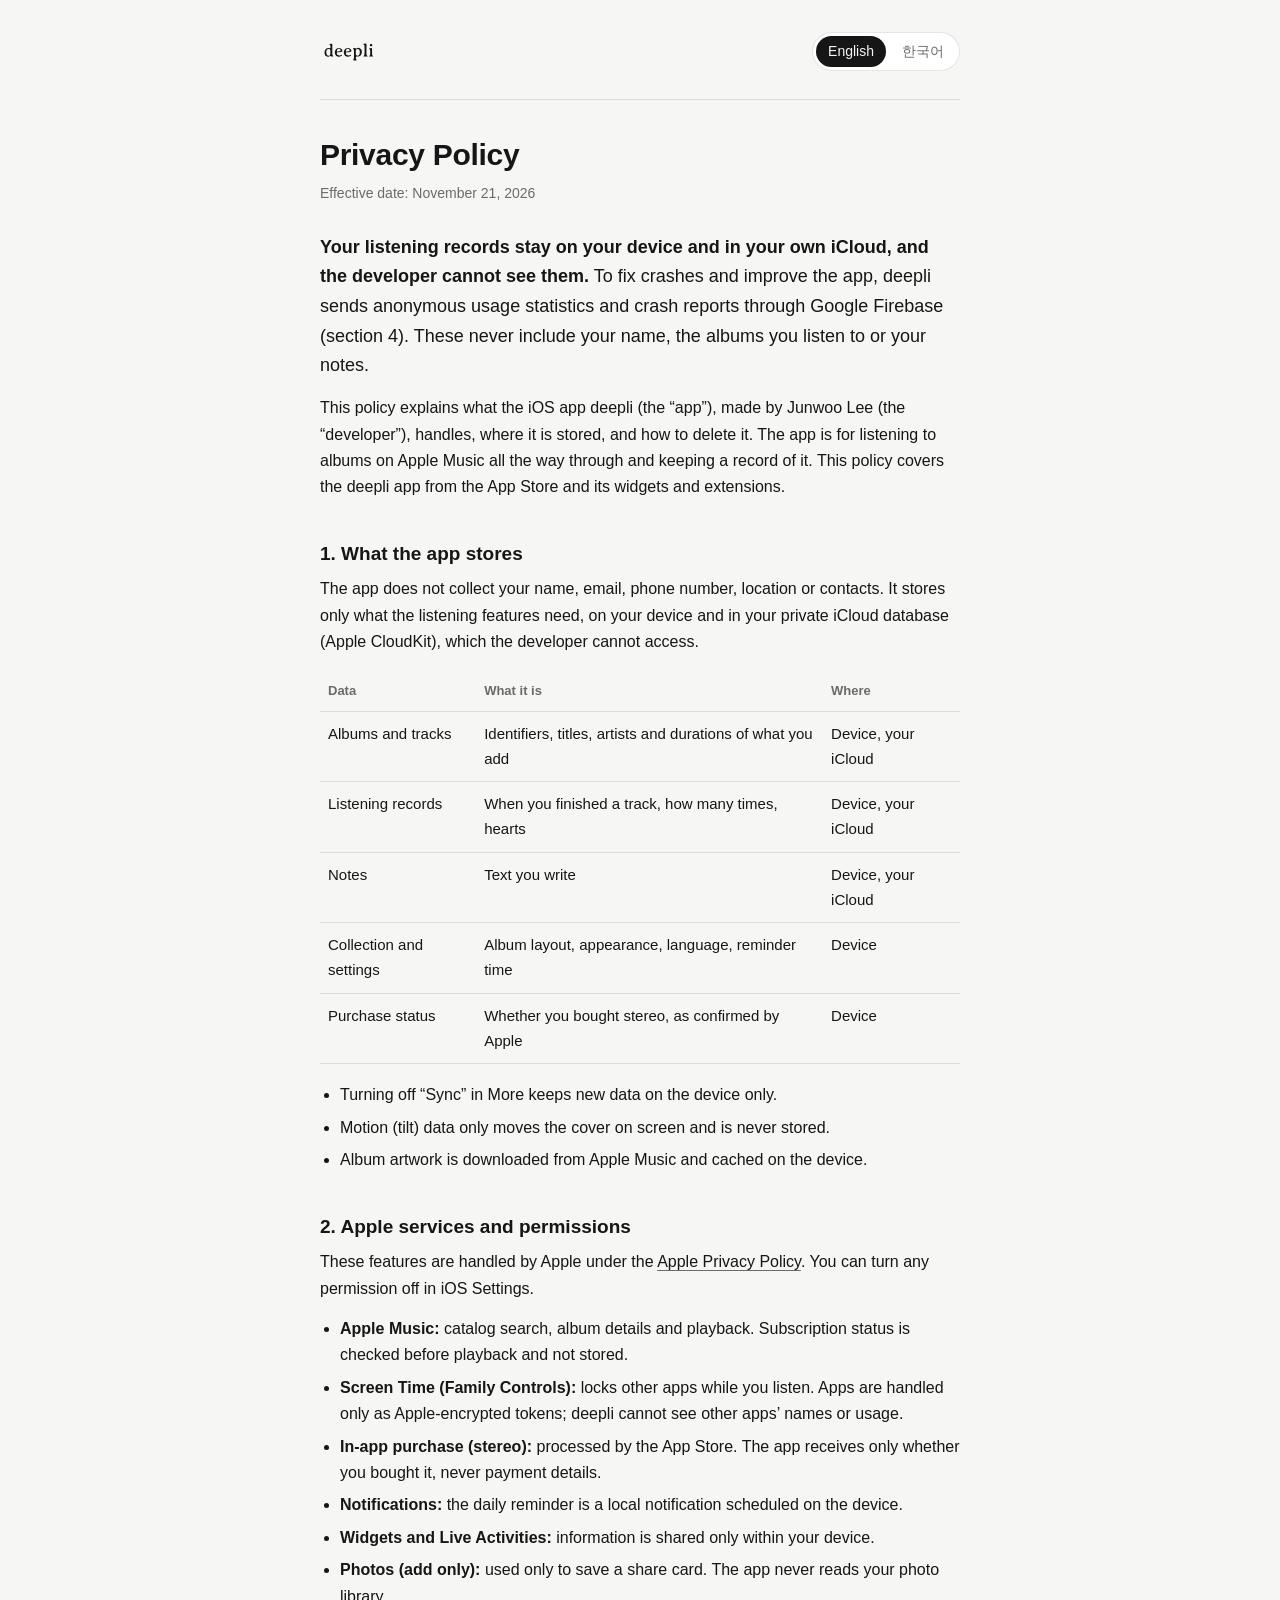
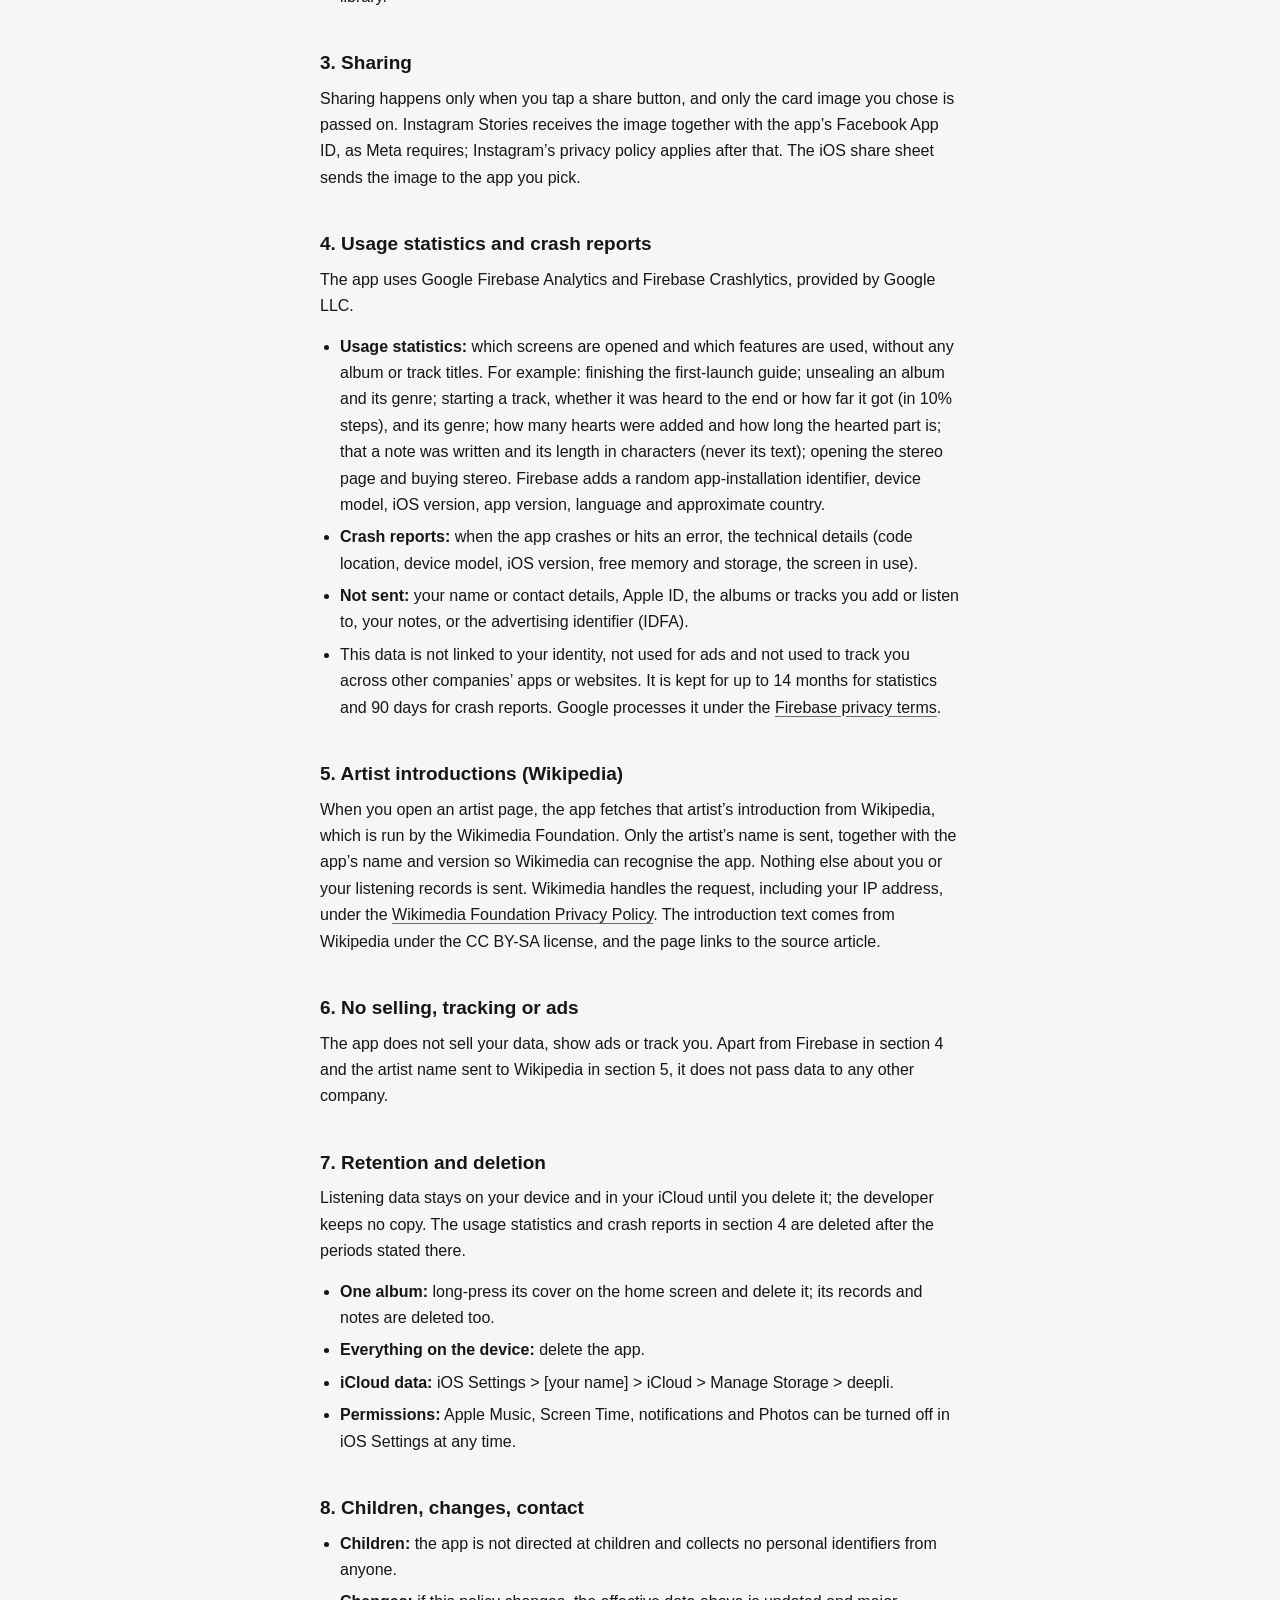
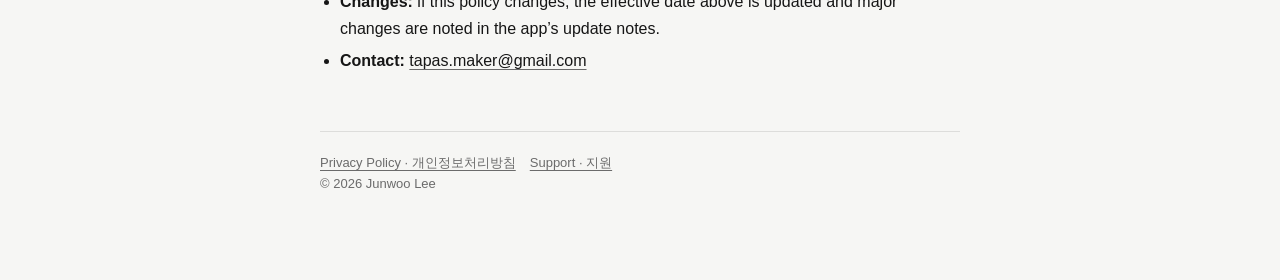
==== commit a8514649: "Privacy policy: disclose Wikipedia artist introductions Co-Authored-By: Claude Opus 5.5 <noreply@ant" ====
--- a/privacy/index.html
+++ b/privacy/index.html
@@ -16,7 +16,7 @@
 <header class="top"><a class="brand" href="../"><svg role="img" aria-label="deepli" xmlns="http://www.w3.org/2000/svg" viewBox="-64 -249.32 821.9 370"><path d="M83.01,-85.89Q83.01,-96.05 76.49,-102.13Q69.97,-108.21 59.18,-108.21L56.8,-108.21Q51.16,-108.21 44.76,-104.82Q38.37,-101.44 34.23,-95.04Q25.96,-82.25 25.96,-63.32L25.96,-55.92Q25.96,-37.12 34.42,-24.83Q42.88,-12.54 55.05,-12.54L58.68,-12.54Q69.34,-12.54 76.11,-19.81Q82.88,-27.08 82.88,-38.37L83.13,-41L83.13,-43.64L83.38,-50.16Q83.38,-56.17 83.38,-62.19L83.51,-66.21L83.51,-70.09L83.38,-71.47L83.38,-78.12L83.26,-79.37L83.26,-82Q83.01,-84.51 83.01,-85.89ZM72.73,-178.93Q80.5,-183.44 98.05,-183.44L101.06,-183.44Q109.84,-183.44 111.09,-174.04Q111.47,-171.16 111.47,-102.38Q111.47,-33.6 112.47,-26.9Q113.48,-20.19 117.24,-16.43Q117.99,-15.67 122.07,-12.6Q126.14,-9.53 126.14,-7.21Q126.14,-4.89 122.63,-3.01Q115.48,0.88 99.31,0.88Q93.67,0.88 90.28,-2.51Q83.63,-9.15 83.07,-9.15Q82.51,-9.15 77.36,-6.27Q72.22,-3.39 65.01,-0.44Q57.8,2.51 47.15,2.51Q36.49,2.51 27.46,-2.13Q10.78,-10.66 4.01,-30.34Q0,-42.13 0,-56.17Q0,-84.51 16.24,-102.32Q32.48,-120.12 61.06,-120.12L77.49,-118.62Q82.51,-118.62 83.63,-121.38Q84.76,-124.13 84.76,-137.93Q84.76,-151.72 82.63,-158.18Q80.5,-164.64 75.17,-168.84Q69.84,-173.04 69.84,-175.17Q69.84,-177.3 72.73,-178.93ZM227.96,-81.5L227.96,-85.39Q227.96,-94.67 221.31,-102.13Q214.67,-109.59 205.01,-109.59L202.63,-109.59Q200.87,-109.34 200.25,-109.34Q191.47,-109.34 183.63,-99.31Q175.79,-89.28 175.79,-77.87L175.79,-76.24Q175.79,-72.22 180.56,-72.22Q182.44,-71.85 182.57,-71.85L185.45,-71.72L186.2,-71.72L187.08,-71.85L211.28,-73.23L215.79,-73.73Q227.96,-73.73 227.96,-81.5ZM175.79,-48.27Q175.79,-33.98 186.58,-24.33Q197.36,-14.67 213.91,-14.67Q220.56,-14.67 226.01,-16.61Q231.47,-18.56 237.92,-21.32Q244.38,-24.07 246.01,-24.07Q251.03,-24.07 251.03,-18.68Q251.03,-11.41 232.47,-3.13Q220.43,2.26 206.64,2.26L203.88,2.26Q180.31,2.26 164.76,-12.04Q156.36,-19.81 151.72,-31.91Q147.08,-44.01 147.08,-57.93L147.21,-60.81L147.21,-63.7Q147.21,-75.73 152.72,-87.4Q158.37,-99.06 166.14,-106.58Q182.57,-122.38 205.14,-122.5Q239.24,-122.5 250.53,-95.92Q254.04,-87.52 254.04,-80.5L254.04,-77.99Q254.04,-69.34 246.89,-66.39Q239.74,-63.45 213.16,-61.57Q186.58,-59.68 184.32,-59.06Q175.79,-56.93 175.79,-48.27ZM356.1,-81.5L356.1,-85.39Q356.1,-94.67 349.46,-102.13Q342.81,-109.59 333.16,-109.59L330.78,-109.59Q329.02,-109.34 328.39,-109.34Q319.62,-109.34 311.78,-99.31Q303.94,-89.28 303.94,-77.87L303.94,-76.24Q303.94,-72.22 308.71,-72.22Q310.59,-71.85 310.71,-71.85L313.6,-71.72L314.35,-71.72L315.23,-71.85L339.43,-73.23L343.94,-73.73Q356.1,-73.73 356.1,-81.5ZM303.94,-48.27Q303.94,-33.98 314.73,-24.33Q325.51,-14.67 342.06,-14.67Q348.71,-14.67 354.16,-16.61Q359.61,-18.56 366.07,-21.32Q372.53,-24.07 374.16,-24.07Q379.18,-24.07 379.18,-18.68Q379.18,-11.41 360.62,-3.13Q348.58,2.26 334.79,2.26L332.03,2.26Q308.46,2.26 292.91,-12.04Q284.51,-19.81 279.87,-31.91Q275.23,-44.01 275.23,-57.93L275.35,-60.81L275.35,-63.7Q275.35,-75.73 280.87,-87.4Q286.51,-99.06 294.29,-106.58Q310.71,-122.38 333.28,-122.5Q367.39,-122.5 378.67,-95.92Q382.18,-87.52 382.18,-80.5L382.18,-77.99Q382.18,-69.34 375.04,-66.39Q367.89,-63.45 341.31,-61.57Q314.73,-59.68 312.47,-59.06Q303.94,-56.93 303.94,-48.27ZM502.43,-55.92L502.43,-63.32Q502.43,-83.51 494.16,-95.55Q485.88,-107.58 473.34,-107.58L472.09,-107.58Q465.19,-107.58 458.67,-103.76Q452.15,-99.93 448.7,-94.04Q445.25,-88.15 445.25,-59.31L445.25,-48.65L445.38,-47.27L445.38,-42.01L445.51,-40.75L445.51,-38.12Q445.76,-35.36 445.76,-34.11Q445.76,-23.45 452.59,-17.49Q459.42,-11.54 470.96,-11.54L472.21,-11.54Q486.01,-11.54 494.22,-24.2Q502.43,-36.86 502.43,-55.92ZM461.56,51.03Q461.56,56.68 445.25,56.68L432.72,56.68Q404.13,56.68 404.13,50.91Q404.13,49.15 411.4,42.13Q415.29,38.37 417.54,26.9Q419.8,15.42 419.8,-16.55L419.8,-68.59L419.55,-82Q419.55,-94.29 416.29,-99.93Q415.04,-102.07 409.77,-105.77Q404.5,-109.46 404.5,-112.1Q404.5,-114.73 407.51,-116.24Q417.29,-121 433.34,-121Q437.48,-121 441.81,-115.98Q446.13,-110.97 446.63,-110.97Q448.64,-110.97 454.72,-114.42Q460.8,-117.87 461.18,-118.12Q471.96,-123.13 479.86,-123.13L486.38,-123.13Q493.4,-123.13 502.31,-119.24Q519.36,-111.85 526.76,-91.53Q531.15,-79.62 531.15,-68.34L531.15,-61.32Q531.15,-49.65 526.38,-37.37Q516.98,-13.04 494.53,-4.26Q485,-0.5 472.34,-0.5L452.28,-2.01Q445.76,-2.01 445.76,14.86Q445.76,31.72 448.2,36.3Q450.65,40.88 456.1,44.64Q461.56,48.4 461.56,51.03ZM554.47,-4.39Q554.47,-7.02 560.17,-11.16Q565.88,-15.3 567.88,-24.14Q569.89,-32.98 569.89,-91.28Q569.89,-149.59 568.57,-157.36Q567.26,-165.14 562.12,-168.52Q553.84,-173.91 553.84,-175.17L553.84,-176.67Q553.84,-178.8 557.48,-180.43Q568.76,-185.32 587.57,-185.32L590.08,-185.32Q596.47,-185.32 597.48,-176.67Q597.6,-175.54 597.6,-157.74L597.6,-130.78L597.48,-125.64L597.48,-117.74L597.35,-112.6Q597.35,-112.6 597.35,-72.85Q597.35,-35.74 598.54,-26.9Q599.73,-18.06 604.12,-14.04Q604.62,-13.67 609.39,-10.78Q614.15,-7.9 614.15,-4.89Q614.15,-0.5 598.61,-0.5L593.46,-0.25L588.32,-0.25L567.76,0.13L565.13,0.13Q554.47,0.13 554.47,-4.39ZM680.11,-161Q680.11,-155.48 675.41,-150.78Q670.7,-146.08 666.06,-146.08Q665.06,-145.83 664.43,-145.83L661.68,-145.58Q655.41,-145.58 650.45,-149.71Q645.5,-153.85 645.5,-160.37L645.5,-162.63Q645.5,-169.15 650.7,-173.6Q655.91,-178.05 662.68,-178.05L663.31,-178.05L667.57,-177.55Q671.46,-177.55 675.66,-173.35Q679.86,-169.15 679.86,-164.89L680.11,-163.76ZM636.35,-115.36Q645.5,-120.87 665.31,-120.87L668.95,-120.87Q675.72,-120.87 676.6,-114.61Q677.1,-111.22 677.1,-69.03Q677.1,-26.83 678.85,-20.63Q680.61,-14.42 687.25,-11.1Q693.9,-7.77 693.9,-4.39Q693.9,0.38 662.8,0.38L659.04,0.5L643.75,0.5Q634.59,0.5 634.59,-4.01Q634.59,-7.77 640.17,-11.28Q645.75,-14.8 647.88,-19.06Q650.27,-23.7 650.27,-40.75L650.39,-44.76L650.39,-48.65L650.52,-54.54L650.52,-58.43L650.64,-62.32Q650.64,-92.04 648.7,-96.99Q646.75,-101.94 640.23,-105.08Q633.71,-108.21 633.71,-110.97Q633.71,-113.73 636.35,-115.36Z" fill="currentColor"/></svg></a><div class="langs" role="group" aria-label="Language"><button type="button" data-set="en">English</button><button type="button" data-set="ko">한국어</button></div></header>
 <section data-lang="en">
 <h1>Privacy Policy</h1>
-<p class="meta">Effective date: November 18, 2026</p>
+<p class="meta">Effective date: November 21, 2026</p>
 <p class="lead"><strong>Your listening records stay on your device and in your own iCloud, and the developer cannot see them.</strong> To fix crashes and improve the app, deepli sends anonymous usage statistics and crash reports through Google Firebase (section 4). These never include your name, the albums you listen to or your notes.</p>
 <p>This policy explains what the iOS app deepli (the “app”), made by Junwoo Lee (the “developer”), handles, where it is stored, and how to delete it. The app is for listening to albums on Apple Music all the way through and keeping a record of it. This policy covers the deepli app from the App Store and its widgets and extensions.</p>
 
@@ -58,10 +58,13 @@
 <li><strong>Not sent:</strong> your name or contact details, Apple ID, the albums or tracks you add or listen to, your notes, or the advertising identifier (IDFA).</li>
 <li>This data is not linked to your identity, not used for ads and not used to track you across other companies’ apps or websites. It is kept for up to 14 months for statistics and 90 days for crash reports. Google processes it under the <a href="https://firebase.google.com/support/privacy">Firebase privacy terms</a>.</li>
 </ul>
-<h2>5. No selling, tracking or ads</h2>
-<p>The app does not sell your data, show ads or track you. Apart from Firebase in section 4, it does not pass data to any other company.</p>
+<h2>5. Artist introductions (Wikipedia)</h2>
+<p>When you open an artist page, the app fetches that artist’s introduction from Wikipedia, which is run by the Wikimedia Foundation. Only the artist’s name is sent, together with the app’s name and version so Wikimedia can recognise the app. Nothing else about you or your listening records is sent. Wikimedia handles the request, including your IP address, under the <a href="https://foundation.wikimedia.org/wiki/Policy:Privacy_policy">Wikimedia Foundation Privacy Policy</a>. The introduction text comes from Wikipedia under the CC BY-SA license, and the page links to the source article.</p>
 
-<h2>6. Retention and deletion</h2>
+<h2>6. No selling, tracking or ads</h2>
+<p>The app does not sell your data, show ads or track you. Apart from Firebase in section 4 and the artist name sent to Wikipedia in section 5, it does not pass data to any other company.</p>
+
+<h2>7. Retention and deletion</h2>
 <p>Listening data stays on your device and in your iCloud until you delete it; the developer keeps no copy. The usage statistics and crash reports in section 4 are deleted after the periods stated there.</p>
 <ul>
 <li><strong>One album:</strong> long-press its cover on the home screen and delete it; its records and notes are deleted too.</li>
@@ -70,7 +73,7 @@
 <li><strong>Permissions:</strong> Apple Music, Screen Time, notifications and Photos can be turned off in iOS Settings at any time.</li>
 </ul>
 
-<h2>7. Children, changes, contact</h2>
+<h2>8. Children, changes, contact</h2>
 <ul>
 <li><strong>Children:</strong> the app is not directed at children and collects no personal identifiers from anyone.</li>
 <li><strong>Changes:</strong> if this policy changes, the effective date above is updated and major changes are noted in the app’s update notes.</li>
@@ -79,7 +82,7 @@
 </section>
 <section data-lang="ko">
 <h1>개인정보처리방침</h1>
-<p class="meta">시행일: 2026년 11월 18일</p>
+<p class="meta">시행일: 2026년 11월 21일</p>
 <p class="lead"><strong>감상 기록은 사용자의 기기와 사용자 본인의 iCloud에만 저장되며, 개발자는 이를 볼 수 없습니다.</strong> 오류를 고치고 앱을 낫게 하려고 Google Firebase로 익명의 사용 통계와 오류 보고를 보냅니다(4절). 여기에는 이름, 듣는 앨범, 노트가 들어가지 않습니다.</p>
 <p>이 방침은 Junwoo Lee(이하 “개발자”)가 만든 iOS 앱 deepli(이하 “앱”)가 어떤 정보를 다루고, 어디에 저장하며, 어떻게 지울 수 있는지 설명합니다. 앱은 Apple Music으로 앨범을 끝까지 듣고 그 기록을 모으는 감상 앱입니다. 이 방침은 App Store에서 받은 deepli 앱과 그 위젯·확장 기능에 적용됩니다.</p>
 
@@ -126,10 +129,13 @@
 <li><strong>보내지 않는 것:</strong> 이름·연락처, Apple ID, 담거나 들은 앨범과 곡, 노트, 광고 식별자(IDFA).</li>
 <li>이 정보는 사용자의 신원과 연결하지 않으며, 광고나 추적(다른 회사의 앱·웹사이트와 정보를 연결하는 것)에 쓰지 않습니다. 통계는 최대 14개월, 오류 보고는 90일 동안 보관됩니다. Google은 <a href="https://firebase.google.com/support/privacy">Firebase 개인정보 보호 약관</a>에 따라 처리합니다.</li>
 </ul>
-<h2>5. 판매·추적·광고 없음</h2>
-<p>앱은 사용자 정보를 팔지 않고, 광고를 보여 주거나 추적하지 않습니다. 4절의 Firebase 말고는 다른 회사에 정보를 넘기지 않습니다.</p>
+<h2>5. 아티스트 소개(위키백과)</h2>
+<p>아티스트 화면을 열면 그 아티스트의 소개를 Wikimedia 재단이 운영하는 위키백과에서 받아 옵니다. 이때 아티스트 이름만 보내며, Wikimedia가 앱을 알아볼 수 있도록 앱 이름과 버전이 함께 전달됩니다. 사용자나 감상 기록에 관한 다른 정보는 보내지 않습니다. 이 요청은 IP 주소를 포함해 <a href="https://foundation.wikimedia.org/wiki/Policy:Privacy_policy">Wikimedia 재단 개인정보 처리방침</a>에 따라 처리됩니다. 소개 글은 CC BY-SA 라이선스에 따라 위키백과에서 가져오며, 화면에 원문 링크를 함께 표시합니다.</p>
 
-<h2>6. 보관과 삭제</h2>
+<h2>6. 판매·추적·광고 없음</h2>
+<p>앱은 사용자 정보를 팔지 않고, 광고를 보여 주거나 추적하지 않습니다. 4절의 Firebase와 5절의 위키백과(아티스트 이름) 말고는 다른 회사에 정보를 넘기지 않습니다.</p>
+
+<h2>7. 보관과 삭제</h2>
 <p>감상 정보는 사용자가 지울 때까지 기기와 사용자 iCloud에 남으며, 개발자가 따로 보관하는 사본은 없습니다. 4절의 사용 통계·오류 보고는 정해진 기간이 지나면 지워집니다.</p>
 <ul>
 <li><strong>앨범 하나:</strong> 홈에서 커버를 길게 눌러 삭제하면 그 앨범의 감상 기록과 노트가 함께 지워집니다.</li>
@@ -138,7 +144,7 @@
 <li><strong>권한:</strong> Apple Music, 스크린 타임, 알림, 사진 권한은 iOS 설정에서 언제든 끌 수 있습니다.</li>
 </ul>
 
-<h2>7. 아동, 변경, 문의</h2>
+<h2>8. 아동, 변경, 문의</h2>
 <ul>
 <li><strong>아동:</strong> 앱은 아동을 대상으로 하지 않으며, 누구에게서도 개인 식별 정보를 수집하지 않습니다.</li>
 <li><strong>변경:</strong> 방침을 바꾸면 이 페이지의 시행일을 고치고, 중요한 변경은 앱 업데이트 설명에도 알립니다.</li>
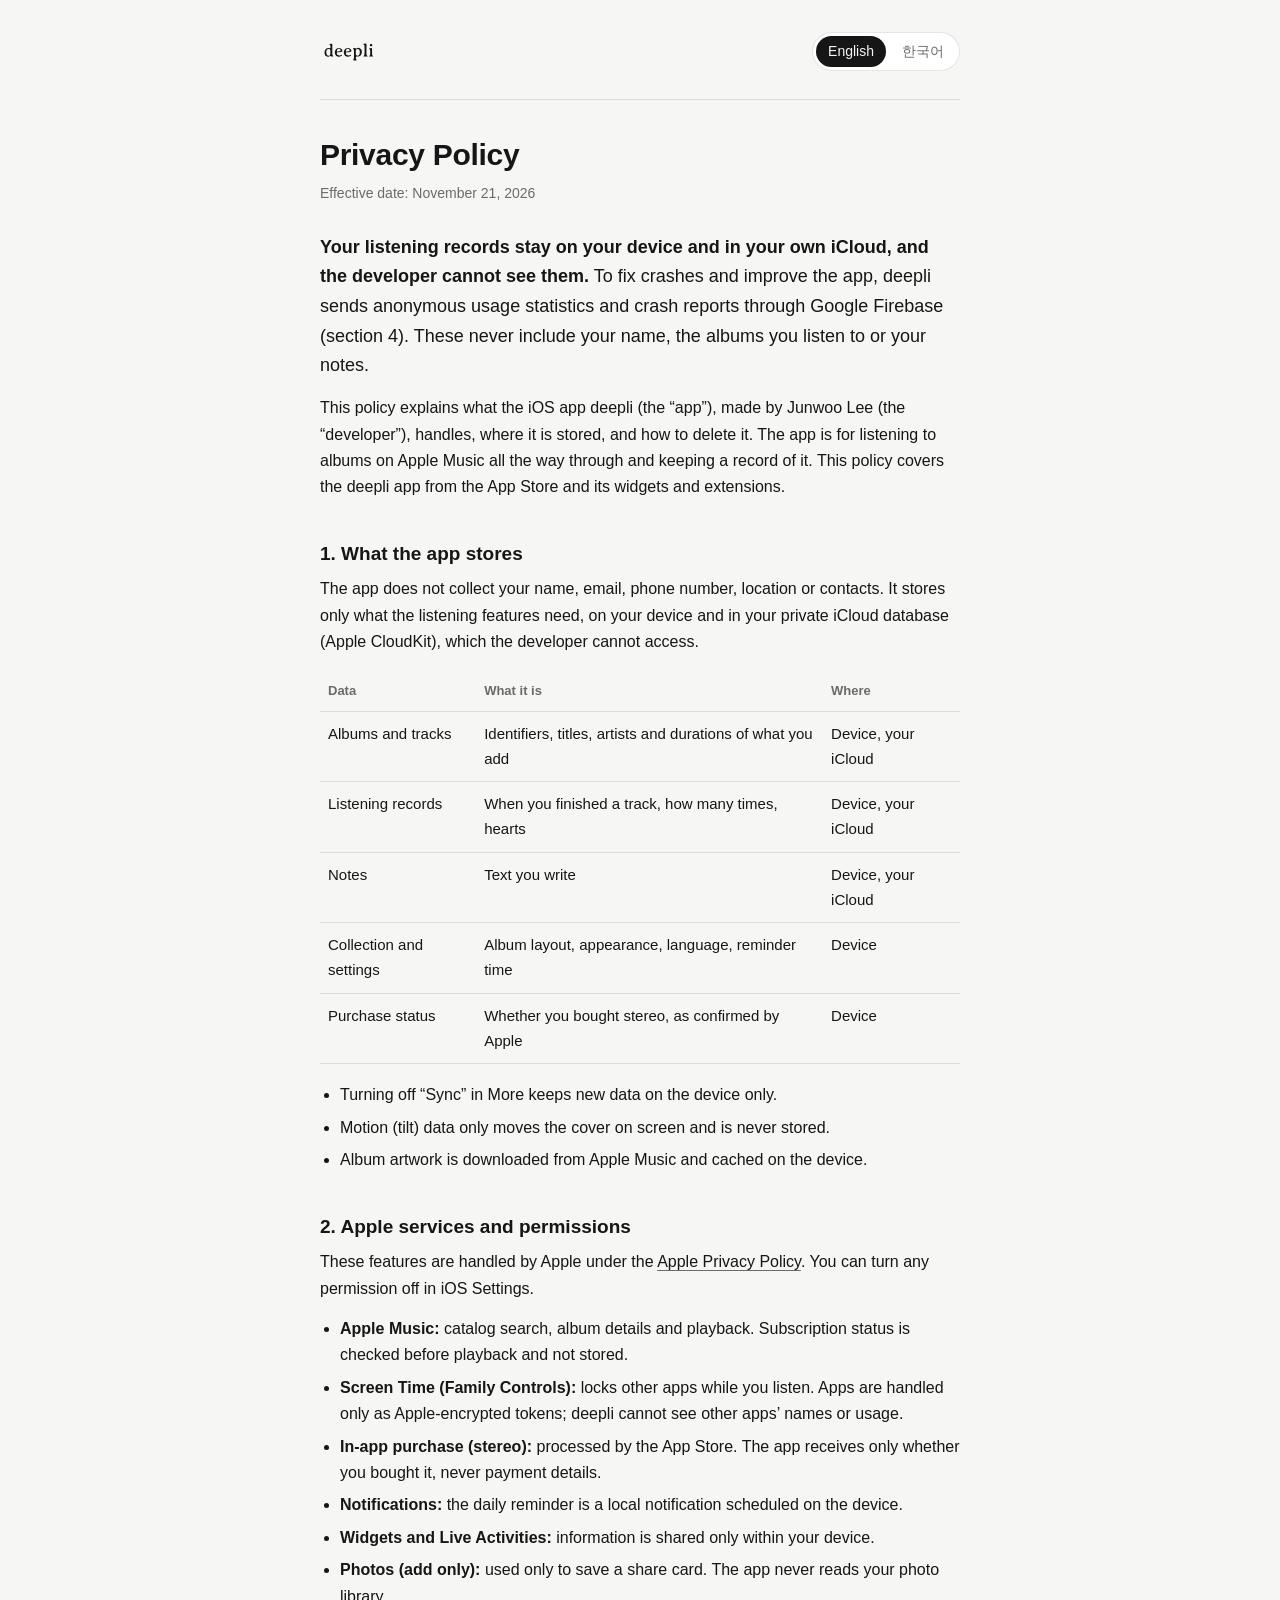
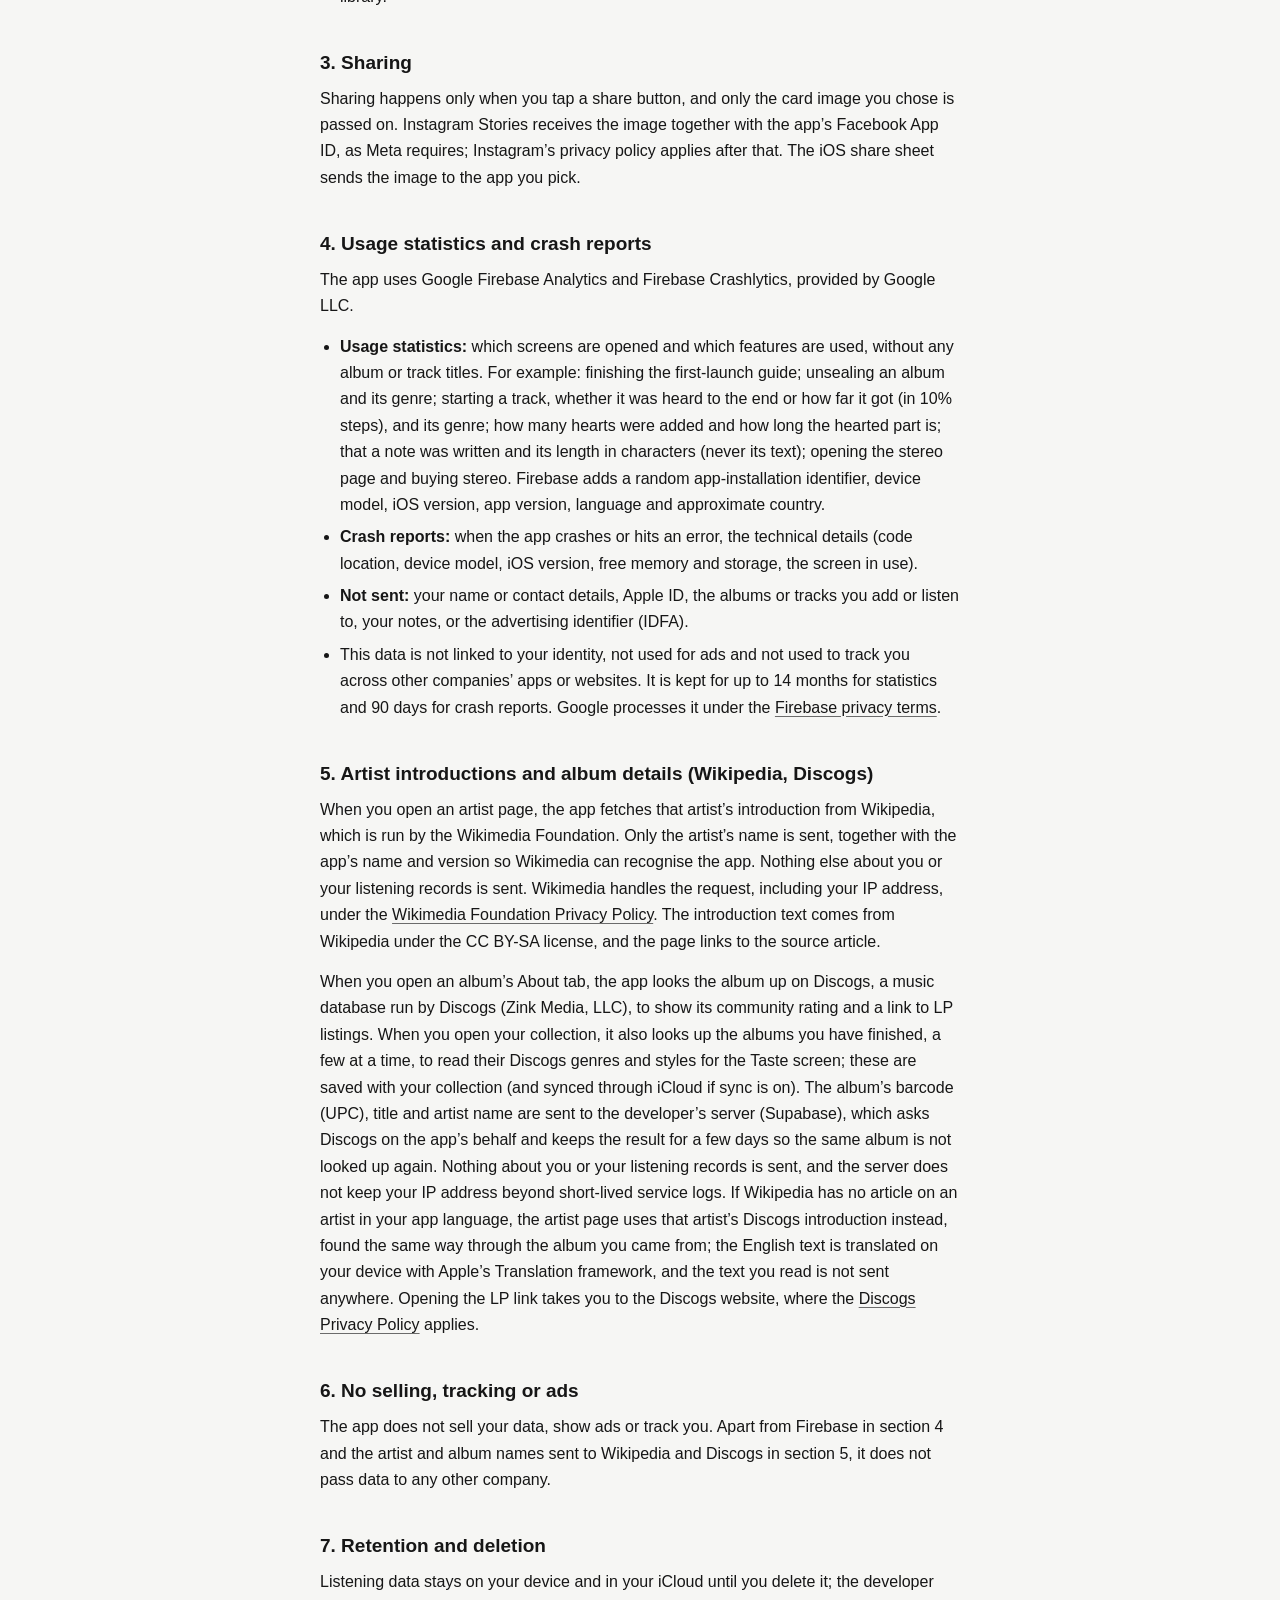
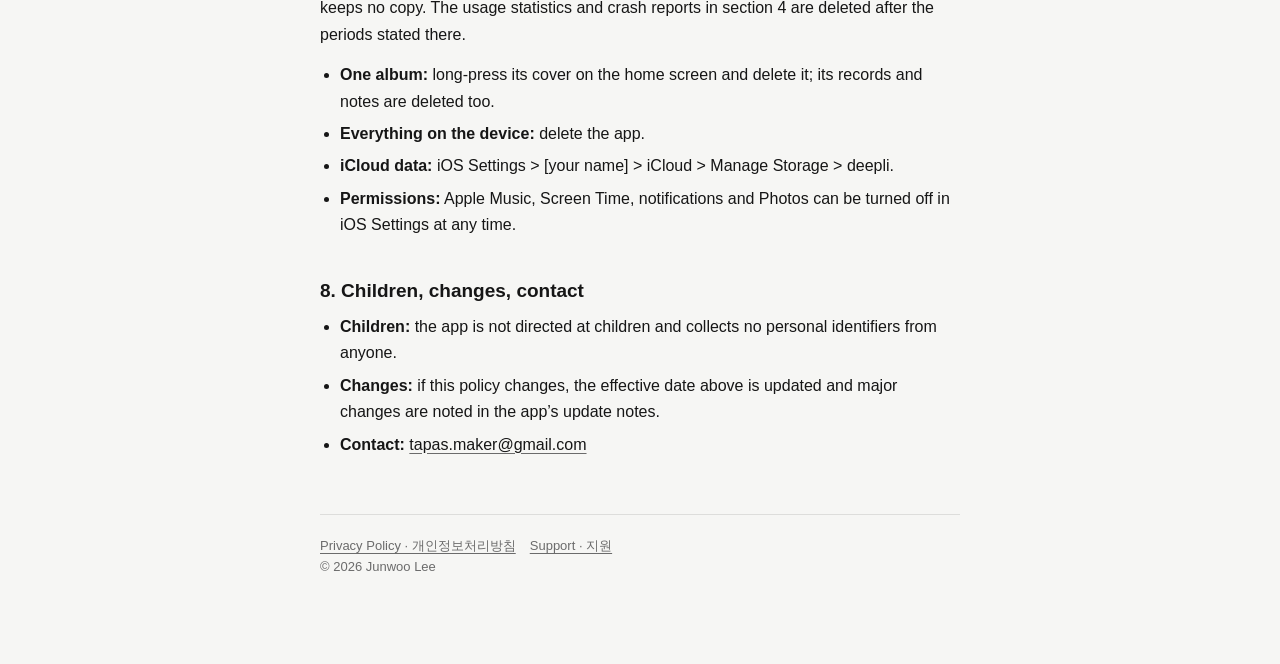
==== commit 6ad72b53: "Privacy policy: disclose Discogs album lookups and on-device translation Co-Authored-By: Claude Opus" ====
--- a/privacy/index.html
+++ b/privacy/index.html
@@ -58,11 +58,12 @@
 <li><strong>Not sent:</strong> your name or contact details, Apple ID, the albums or tracks you add or listen to, your notes, or the advertising identifier (IDFA).</li>
 <li>This data is not linked to your identity, not used for ads and not used to track you across other companies’ apps or websites. It is kept for up to 14 months for statistics and 90 days for crash reports. Google processes it under the <a href="https://firebase.google.com/support/privacy">Firebase privacy terms</a>.</li>
 </ul>
-<h2>5. Artist introductions (Wikipedia)</h2>
+<h2>5. Artist introductions and album details (Wikipedia, Discogs)</h2>
 <p>When you open an artist page, the app fetches that artist’s introduction from Wikipedia, which is run by the Wikimedia Foundation. Only the artist’s name is sent, together with the app’s name and version so Wikimedia can recognise the app. Nothing else about you or your listening records is sent. Wikimedia handles the request, including your IP address, under the <a href="https://foundation.wikimedia.org/wiki/Policy:Privacy_policy">Wikimedia Foundation Privacy Policy</a>. The introduction text comes from Wikipedia under the CC BY-SA license, and the page links to the source article.</p>
+<p>When you open an album’s About tab, the app looks the album up on Discogs, a music database run by Discogs (Zink Media, LLC), to show its community rating and a link to LP listings. When you open your collection, it also looks up the albums you have finished, a few at a time, to read their Discogs genres and styles for the Taste screen; these are saved with your collection (and synced through iCloud if sync is on). The album’s barcode (UPC), title and artist name are sent to the developer’s server (Supabase), which asks Discogs on the app’s behalf and keeps the result for a few days so the same album is not looked up again. Nothing about you or your listening records is sent, and the server does not keep your IP address beyond short-lived service logs. If Wikipedia has no article on an artist in your app language, the artist page uses that artist’s Discogs introduction instead, found the same way through the album you came from; the English text is translated on your device with Apple’s Translation framework, and the text you read is not sent anywhere. Opening the LP link takes you to the Discogs website, where the <a href="https://www.discogs.com/about/privacy">Discogs Privacy Policy</a> applies.</p>
 
 <h2>6. No selling, tracking or ads</h2>
-<p>The app does not sell your data, show ads or track you. Apart from Firebase in section 4 and the artist name sent to Wikipedia in section 5, it does not pass data to any other company.</p>
+<p>The app does not sell your data, show ads or track you. Apart from Firebase in section 4 and the artist and album names sent to Wikipedia and Discogs in section 5, it does not pass data to any other company.</p>
 
 <h2>7. Retention and deletion</h2>
 <p>Listening data stays on your device and in your iCloud until you delete it; the developer keeps no copy. The usage statistics and crash reports in section 4 are deleted after the periods stated there.</p>
@@ -129,11 +130,12 @@
 <li><strong>보내지 않는 것:</strong> 이름·연락처, Apple ID, 담거나 들은 앨범과 곡, 노트, 광고 식별자(IDFA).</li>
 <li>이 정보는 사용자의 신원과 연결하지 않으며, 광고나 추적(다른 회사의 앱·웹사이트와 정보를 연결하는 것)에 쓰지 않습니다. 통계는 최대 14개월, 오류 보고는 90일 동안 보관됩니다. Google은 <a href="https://firebase.google.com/support/privacy">Firebase 개인정보 보호 약관</a>에 따라 처리합니다.</li>
 </ul>
-<h2>5. 아티스트 소개(위키백과)</h2>
+<h2>5. 아티스트 소개와 앨범 정보(위키백과, Discogs)</h2>
 <p>아티스트 화면을 열면 그 아티스트의 소개를 Wikimedia 재단이 운영하는 위키백과에서 받아 옵니다. 이때 아티스트 이름만 보내며, Wikimedia가 앱을 알아볼 수 있도록 앱 이름과 버전이 함께 전달됩니다. 사용자나 감상 기록에 관한 다른 정보는 보내지 않습니다. 이 요청은 IP 주소를 포함해 <a href="https://foundation.wikimedia.org/wiki/Policy:Privacy_policy">Wikimedia 재단 개인정보 처리방침</a>에 따라 처리됩니다. 소개 글은 CC BY-SA 라이선스에 따라 위키백과에서 가져오며, 화면에 원문 링크를 함께 표시합니다.</p>
+<p>앨범의 소개 탭을 열면, Discogs(Zink Media, LLC)가 운영하는 음반 데이터베이스에서 그 앨범의 평점과 LP 매물 링크를 찾습니다. 컬렉션을 열 때도 다 들은 앨범을 몇 장씩 찾아, 취향 화면에 쓸 Discogs 장르·스타일을 받아 컬렉션에 함께 저장합니다(동기화를 켜 두었다면 iCloud로 함께 동기화됩니다). 이때 앨범의 바코드(UPC), 제목, 아티스트 이름이 개발자의 서버(Supabase)로 가고, 서버가 앱을 대신해 Discogs에 물은 뒤 같은 앨범을 다시 묻지 않도록 결과를 며칠 보관합니다. 사용자나 감상 기록에 관한 정보는 보내지 않으며, 서버는 짧게 남는 서비스 기록 말고는 IP 주소를 보관하지 않습니다. 아티스트 화면에서 앱 언어의 위키백과 문서가 없으면, 같은 방법으로(연 앨범을 통해) 찾은 그 아티스트의 Discogs 소개를 대신 보여 줍니다. 영어 원문은 Apple의 번역 기능으로 기기 안에서 옮기며, 그 글을 다른 곳으로 보내지 않습니다. LP 링크를 누르면 Discogs 웹사이트로 이동하며, 그곳에서는 <a href="https://www.discogs.com/about/privacy">Discogs 개인정보 처리방침</a>이 적용됩니다.</p>
 
 <h2>6. 판매·추적·광고 없음</h2>
-<p>앱은 사용자 정보를 팔지 않고, 광고를 보여 주거나 추적하지 않습니다. 4절의 Firebase와 5절의 위키백과(아티스트 이름) 말고는 다른 회사에 정보를 넘기지 않습니다.</p>
+<p>앱은 사용자 정보를 팔지 않고, 광고를 보여 주거나 추적하지 않습니다. 4절의 Firebase와 5절의 위키백과·Discogs(아티스트·앨범 이름) 말고는 다른 회사에 정보를 넘기지 않습니다.</p>
 
 <h2>7. 보관과 삭제</h2>
 <p>감상 정보는 사용자가 지울 때까지 기기와 사용자 iCloud에 남으며, 개발자가 따로 보관하는 사본은 없습니다. 4절의 사용 통계·오류 보고는 정해진 기간이 지나면 지워집니다.</p>
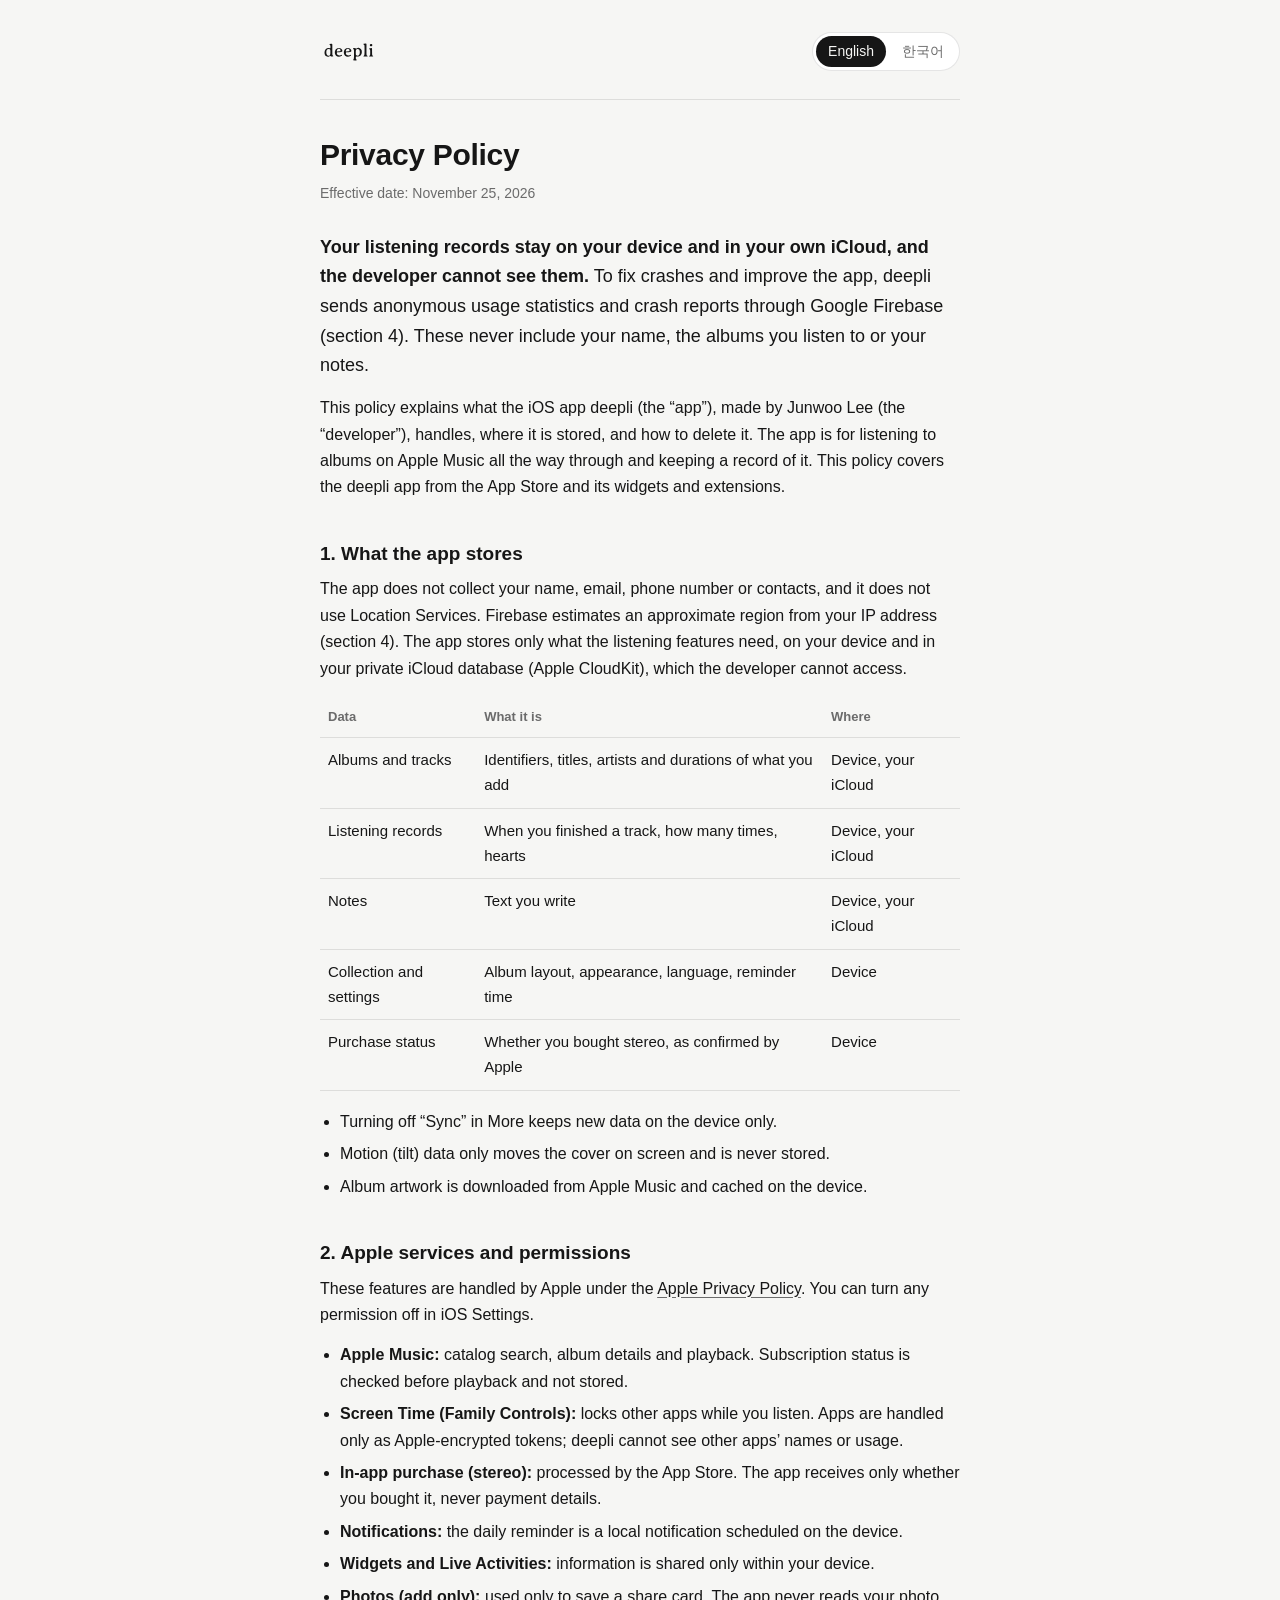
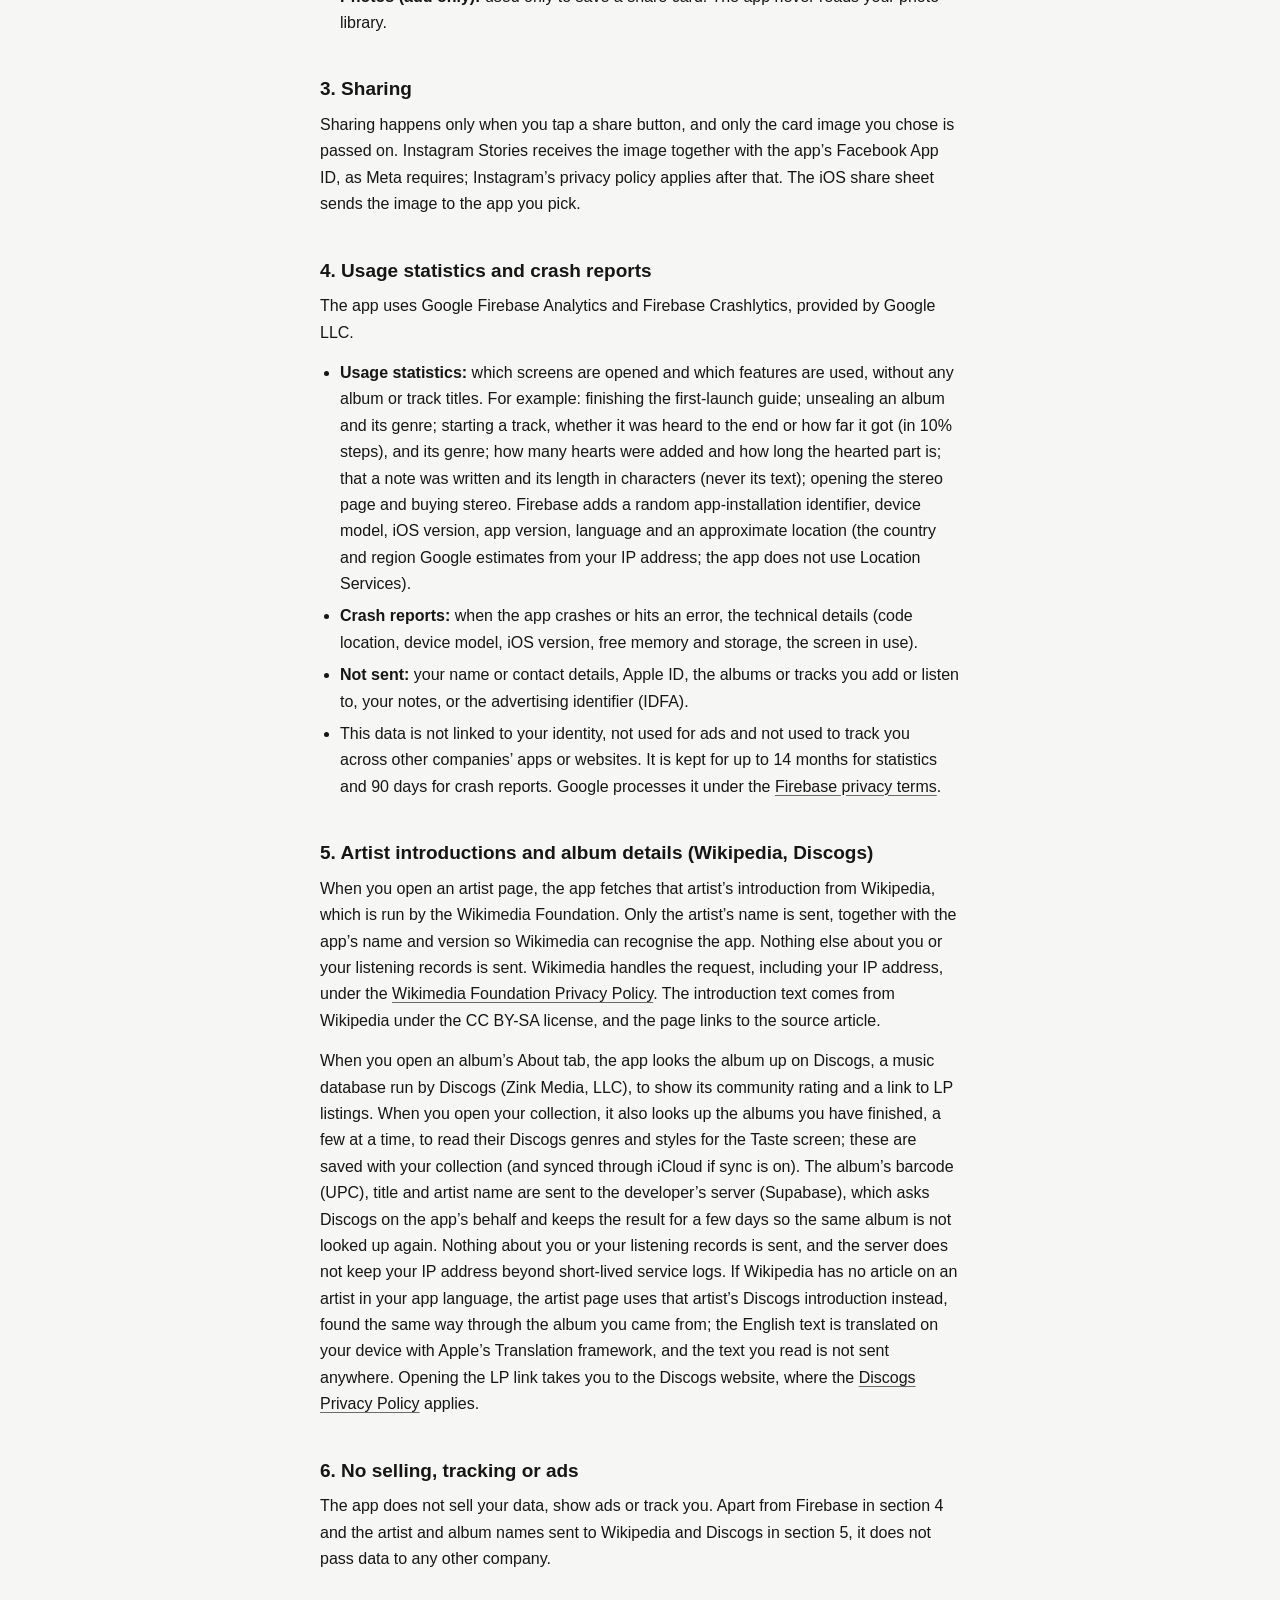
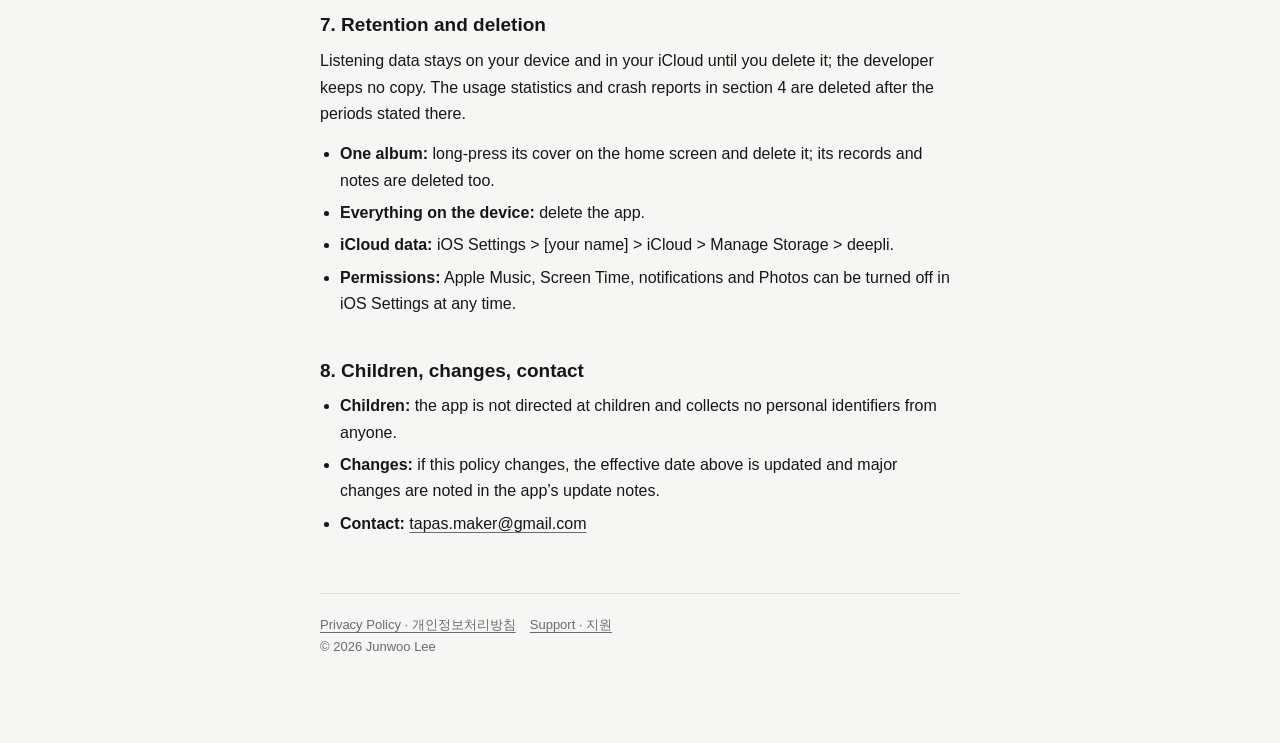
==== commit b9e13044: "Privacy policy: clarify approximate location estimated by Firebase from IP The app does not use Loca" ====
--- a/privacy/index.html
+++ b/privacy/index.html
@@ -16,12 +16,12 @@
 <header class="top"><a class="brand" href="../"><svg role="img" aria-label="deepli" xmlns="http://www.w3.org/2000/svg" viewBox="-64 -249.32 821.9 370"><path d="M83.01,-85.89Q83.01,-96.05 76.49,-102.13Q69.97,-108.21 59.18,-108.21L56.8,-108.21Q51.16,-108.21 44.76,-104.82Q38.37,-101.44 34.23,-95.04Q25.96,-82.25 25.96,-63.32L25.96,-55.92Q25.96,-37.12 34.42,-24.83Q42.88,-12.54 55.05,-12.54L58.68,-12.54Q69.34,-12.54 76.11,-19.81Q82.88,-27.08 82.88,-38.37L83.13,-41L83.13,-43.64L83.38,-50.16Q83.38,-56.17 83.38,-62.19L83.51,-66.21L83.51,-70.09L83.38,-71.47L83.38,-78.12L83.26,-79.37L83.26,-82Q83.01,-84.51 83.01,-85.89ZM72.73,-178.93Q80.5,-183.44 98.05,-183.44L101.06,-183.44Q109.84,-183.44 111.09,-174.04Q111.47,-171.16 111.47,-102.38Q111.47,-33.6 112.47,-26.9Q113.48,-20.19 117.24,-16.43Q117.99,-15.67 122.07,-12.6Q126.14,-9.53 126.14,-7.21Q126.14,-4.89 122.63,-3.01Q115.48,0.88 99.31,0.88Q93.67,0.88 90.28,-2.51Q83.63,-9.15 83.07,-9.15Q82.51,-9.15 77.36,-6.27Q72.22,-3.39 65.01,-0.44Q57.8,2.51 47.15,2.51Q36.49,2.51 27.46,-2.13Q10.78,-10.66 4.01,-30.34Q0,-42.13 0,-56.17Q0,-84.51 16.24,-102.32Q32.48,-120.12 61.06,-120.12L77.49,-118.62Q82.51,-118.62 83.63,-121.38Q84.76,-124.13 84.76,-137.93Q84.76,-151.72 82.63,-158.18Q80.5,-164.64 75.17,-168.84Q69.84,-173.04 69.84,-175.17Q69.84,-177.3 72.73,-178.93ZM227.96,-81.5L227.96,-85.39Q227.96,-94.67 221.31,-102.13Q214.67,-109.59 205.01,-109.59L202.63,-109.59Q200.87,-109.34 200.25,-109.34Q191.47,-109.34 183.63,-99.31Q175.79,-89.28 175.79,-77.87L175.79,-76.24Q175.79,-72.22 180.56,-72.22Q182.44,-71.85 182.57,-71.85L185.45,-71.72L186.2,-71.72L187.08,-71.85L211.28,-73.23L215.79,-73.73Q227.96,-73.73 227.96,-81.5ZM175.79,-48.27Q175.79,-33.98 186.58,-24.33Q197.36,-14.67 213.91,-14.67Q220.56,-14.67 226.01,-16.61Q231.47,-18.56 237.92,-21.32Q244.38,-24.07 246.01,-24.07Q251.03,-24.07 251.03,-18.68Q251.03,-11.41 232.47,-3.13Q220.43,2.26 206.64,2.26L203.88,2.26Q180.31,2.26 164.76,-12.04Q156.36,-19.81 151.72,-31.91Q147.08,-44.01 147.08,-57.93L147.21,-60.81L147.21,-63.7Q147.21,-75.73 152.72,-87.4Q158.37,-99.06 166.14,-106.58Q182.57,-122.38 205.14,-122.5Q239.24,-122.5 250.53,-95.92Q254.04,-87.52 254.04,-80.5L254.04,-77.99Q254.04,-69.34 246.89,-66.39Q239.74,-63.45 213.16,-61.57Q186.58,-59.68 184.32,-59.06Q175.79,-56.93 175.79,-48.27ZM356.1,-81.5L356.1,-85.39Q356.1,-94.67 349.46,-102.13Q342.81,-109.59 333.16,-109.59L330.78,-109.59Q329.02,-109.34 328.39,-109.34Q319.62,-109.34 311.78,-99.31Q303.94,-89.28 303.94,-77.87L303.94,-76.24Q303.94,-72.22 308.71,-72.22Q310.59,-71.85 310.71,-71.85L313.6,-71.72L314.35,-71.72L315.23,-71.85L339.43,-73.23L343.94,-73.73Q356.1,-73.73 356.1,-81.5ZM303.94,-48.27Q303.94,-33.98 314.73,-24.33Q325.51,-14.67 342.06,-14.67Q348.71,-14.67 354.16,-16.61Q359.61,-18.56 366.07,-21.32Q372.53,-24.07 374.16,-24.07Q379.18,-24.07 379.18,-18.68Q379.18,-11.41 360.62,-3.13Q348.58,2.26 334.79,2.26L332.03,2.26Q308.46,2.26 292.91,-12.04Q284.51,-19.81 279.87,-31.91Q275.23,-44.01 275.23,-57.93L275.35,-60.81L275.35,-63.7Q275.35,-75.73 280.87,-87.4Q286.51,-99.06 294.29,-106.58Q310.71,-122.38 333.28,-122.5Q367.39,-122.5 378.67,-95.92Q382.18,-87.52 382.18,-80.5L382.18,-77.99Q382.18,-69.34 375.04,-66.39Q367.89,-63.45 341.31,-61.57Q314.73,-59.68 312.47,-59.06Q303.94,-56.93 303.94,-48.27ZM502.43,-55.92L502.43,-63.32Q502.43,-83.51 494.16,-95.55Q485.88,-107.58 473.34,-107.58L472.09,-107.58Q465.19,-107.58 458.67,-103.76Q452.15,-99.93 448.7,-94.04Q445.25,-88.15 445.25,-59.31L445.25,-48.65L445.38,-47.27L445.38,-42.01L445.51,-40.75L445.51,-38.12Q445.76,-35.36 445.76,-34.11Q445.76,-23.45 452.59,-17.49Q459.42,-11.54 470.96,-11.54L472.21,-11.54Q486.01,-11.54 494.22,-24.2Q502.43,-36.86 502.43,-55.92ZM461.56,51.03Q461.56,56.68 445.25,56.68L432.72,56.68Q404.13,56.68 404.13,50.91Q404.13,49.15 411.4,42.13Q415.29,38.37 417.54,26.9Q419.8,15.42 419.8,-16.55L419.8,-68.59L419.55,-82Q419.55,-94.29 416.29,-99.93Q415.04,-102.07 409.77,-105.77Q404.5,-109.46 404.5,-112.1Q404.5,-114.73 407.51,-116.24Q417.29,-121 433.34,-121Q437.48,-121 441.81,-115.98Q446.13,-110.97 446.63,-110.97Q448.64,-110.97 454.72,-114.42Q460.8,-117.87 461.18,-118.12Q471.96,-123.13 479.86,-123.13L486.38,-123.13Q493.4,-123.13 502.31,-119.24Q519.36,-111.85 526.76,-91.53Q531.15,-79.62 531.15,-68.34L531.15,-61.32Q531.15,-49.65 526.38,-37.37Q516.98,-13.04 494.53,-4.26Q485,-0.5 472.34,-0.5L452.28,-2.01Q445.76,-2.01 445.76,14.86Q445.76,31.72 448.2,36.3Q450.65,40.88 456.1,44.64Q461.56,48.4 461.56,51.03ZM554.47,-4.39Q554.47,-7.02 560.17,-11.16Q565.88,-15.3 567.88,-24.14Q569.89,-32.98 569.89,-91.28Q569.89,-149.59 568.57,-157.36Q567.26,-165.14 562.12,-168.52Q553.84,-173.91 553.84,-175.17L553.84,-176.67Q553.84,-178.8 557.48,-180.43Q568.76,-185.32 587.57,-185.32L590.08,-185.32Q596.47,-185.32 597.48,-176.67Q597.6,-175.54 597.6,-157.74L597.6,-130.78L597.48,-125.64L597.48,-117.74L597.35,-112.6Q597.35,-112.6 597.35,-72.85Q597.35,-35.74 598.54,-26.9Q599.73,-18.06 604.12,-14.04Q604.62,-13.67 609.39,-10.78Q614.15,-7.9 614.15,-4.89Q614.15,-0.5 598.61,-0.5L593.46,-0.25L588.32,-0.25L567.76,0.13L565.13,0.13Q554.47,0.13 554.47,-4.39ZM680.11,-161Q680.11,-155.48 675.41,-150.78Q670.7,-146.08 666.06,-146.08Q665.06,-145.83 664.43,-145.83L661.68,-145.58Q655.41,-145.58 650.45,-149.71Q645.5,-153.85 645.5,-160.37L645.5,-162.63Q645.5,-169.15 650.7,-173.6Q655.91,-178.05 662.68,-178.05L663.31,-178.05L667.57,-177.55Q671.46,-177.55 675.66,-173.35Q679.86,-169.15 679.86,-164.89L680.11,-163.76ZM636.35,-115.36Q645.5,-120.87 665.31,-120.87L668.95,-120.87Q675.72,-120.87 676.6,-114.61Q677.1,-111.22 677.1,-69.03Q677.1,-26.83 678.85,-20.63Q680.61,-14.42 687.25,-11.1Q693.9,-7.77 693.9,-4.39Q693.9,0.38 662.8,0.38L659.04,0.5L643.75,0.5Q634.59,0.5 634.59,-4.01Q634.59,-7.77 640.17,-11.28Q645.75,-14.8 647.88,-19.06Q650.27,-23.7 650.27,-40.75L650.39,-44.76L650.39,-48.65L650.52,-54.54L650.52,-58.43L650.64,-62.32Q650.64,-92.04 648.7,-96.99Q646.75,-101.94 640.23,-105.08Q633.71,-108.21 633.71,-110.97Q633.71,-113.73 636.35,-115.36Z" fill="currentColor"/></svg></a><div class="langs" role="group" aria-label="Language"><button type="button" data-set="en">English</button><button type="button" data-set="ko">한국어</button></div></header>
 <section data-lang="en">
 <h1>Privacy Policy</h1>
-<p class="meta">Effective date: November 21, 2026</p>
+<p class="meta">Effective date: November 25, 2026</p>
 <p class="lead"><strong>Your listening records stay on your device and in your own iCloud, and the developer cannot see them.</strong> To fix crashes and improve the app, deepli sends anonymous usage statistics and crash reports through Google Firebase (section 4). These never include your name, the albums you listen to or your notes.</p>
 <p>This policy explains what the iOS app deepli (the “app”), made by Junwoo Lee (the “developer”), handles, where it is stored, and how to delete it. The app is for listening to albums on Apple Music all the way through and keeping a record of it. This policy covers the deepli app from the App Store and its widgets and extensions.</p>
 
 <h2>1. What the app stores</h2>
-<p>The app does not collect your name, email, phone number, location or contacts. It stores only what the listening features need, on your device and in your private iCloud database (Apple CloudKit), which the developer cannot access.</p>
+<p>The app does not collect your name, email, phone number or contacts, and it does not use Location Services. Firebase estimates an approximate region from your IP address (section 4). The app stores only what the listening features need, on your device and in your private iCloud database (Apple CloudKit), which the developer cannot access.</p>
 <table>
 <tr><th>Data</th><th>What it is</th><th>Where</th></tr>
 <tr><td>Albums and tracks</td><td>Identifiers, titles, artists and durations of what you add</td><td>Device, your iCloud</td></tr>
@@ -53,7 +53,7 @@
 <h2>4. Usage statistics and crash reports</h2>
 <p>The app uses Google Firebase Analytics and Firebase Crashlytics, provided by Google LLC.</p>
 <ul>
-<li><strong>Usage statistics:</strong> which screens are opened and which features are used, without any album or track titles. For example: finishing the first-launch guide; unsealing an album and its genre; starting a track, whether it was heard to the end or how far it got (in 10% steps), and its genre; how many hearts were added and how long the hearted part is; that a note was written and its length in characters (never its text); opening the stereo page and buying stereo. Firebase adds a random app-installation identifier, device model, iOS version, app version, language and approximate country.</li>
+<li><strong>Usage statistics:</strong> which screens are opened and which features are used, without any album or track titles. For example: finishing the first-launch guide; unsealing an album and its genre; starting a track, whether it was heard to the end or how far it got (in 10% steps), and its genre; how many hearts were added and how long the hearted part is; that a note was written and its length in characters (never its text); opening the stereo page and buying stereo. Firebase adds a random app-installation identifier, device model, iOS version, app version, language and an approximate location (the country and region Google estimates from your IP address; the app does not use Location Services).</li>
 <li><strong>Crash reports:</strong> when the app crashes or hits an error, the technical details (code location, device model, iOS version, free memory and storage, the screen in use).</li>
 <li><strong>Not sent:</strong> your name or contact details, Apple ID, the albums or tracks you add or listen to, your notes, or the advertising identifier (IDFA).</li>
 <li>This data is not linked to your identity, not used for ads and not used to track you across other companies’ apps or websites. It is kept for up to 14 months for statistics and 90 days for crash reports. Google processes it under the <a href="https://firebase.google.com/support/privacy">Firebase privacy terms</a>.</li>
@@ -83,12 +83,12 @@
 </section>
 <section data-lang="ko">
 <h1>개인정보처리방침</h1>
-<p class="meta">시행일: 2026년 11월 21일</p>
+<p class="meta">시행일: 2026년 11월 25일</p>
 <p class="lead"><strong>감상 기록은 사용자의 기기와 사용자 본인의 iCloud에만 저장되며, 개발자는 이를 볼 수 없습니다.</strong> 오류를 고치고 앱을 낫게 하려고 Google Firebase로 익명의 사용 통계와 오류 보고를 보냅니다(4절). 여기에는 이름, 듣는 앨범, 노트가 들어가지 않습니다.</p>
 <p>이 방침은 Junwoo Lee(이하 “개발자”)가 만든 iOS 앱 deepli(이하 “앱”)가 어떤 정보를 다루고, 어디에 저장하며, 어떻게 지울 수 있는지 설명합니다. 앱은 Apple Music으로 앨범을 끝까지 듣고 그 기록을 모으는 감상 앱입니다. 이 방침은 App Store에서 받은 deepli 앱과 그 위젯·확장 기능에 적용됩니다.</p>
 
 <h2>1. 저장하는 정보와 저장 위치</h2>
-<p>앱이 만드는 정보는 모두 감상 기능을 위한 것이며, 기기와 사용자의 iCloud 개인 저장소에만 남습니다. 이름, 이메일, 전화번호, 위치, 연락처는 수집하지 않습니다.</p>
+<p>앱이 만드는 정보는 모두 감상 기능을 위한 것이며, 기기와 사용자의 iCloud 개인 저장소에만 남습니다. 이름, 이메일, 전화번호, 연락처는 수집하지 않으며, 위치 서비스도 쓰지 않습니다. 다만 Firebase가 IP 주소로 대략적인 지역을 추정합니다(4절).</p>
 <table>
 <tr><th>정보</th><th>내용</th><th>저장 위치</th></tr>
 <tr><td>앨범·곡 정보</td><td>담은 앨범과 곡의 식별자, 제목, 아티스트, 재생 시간</td><td>기기, 사용자 iCloud</td></tr>
@@ -125,7 +125,7 @@
 <h2>4. 사용 통계와 오류 보고</h2>
 <p>앱은 Google LLC가 제공하는 Firebase Analytics와 Firebase Crashlytics를 씁니다.</p>
 <ul>
-<li><strong>사용 통계:</strong> 어떤 화면을 열고 어떤 기능을 썼는지. 앨범·곡 제목은 보내지 않습니다. 예: 처음 안내를 마침, 앨범 봉인을 뜯음과 그 장르, 곡을 시작함과 끝까지 들었는지 또는 어디까지 들었는지(10% 단위)와 그 장르, 하트를 남긴 수와 구간 길이, 노트를 썼다는 것과 글자 수(내용은 보내지 않음), stereo 화면을 열거나 구입함. Firebase가 무작위 앱 설치 식별자, 기기 모델, iOS 버전, 앱 버전, 언어, 대략적인 국가를 함께 기록합니다.</li>
+<li><strong>사용 통계:</strong> 어떤 화면을 열고 어떤 기능을 썼는지. 앨범·곡 제목은 보내지 않습니다. 예: 처음 안내를 마침, 앨범 봉인을 뜯음과 그 장르, 곡을 시작함과 끝까지 들었는지 또는 어디까지 들었는지(10% 단위)와 그 장르, 하트를 남긴 수와 구간 길이, 노트를 썼다는 것과 글자 수(내용은 보내지 않음), stereo 화면을 열거나 구입함. Firebase가 무작위 앱 설치 식별자, 기기 모델, iOS 버전, 앱 버전, 언어, 대략적인 위치(Google이 IP 주소로 추정하는 국가·지역. 앱은 위치 서비스를 쓰지 않습니다)를 함께 기록합니다.</li>
 <li><strong>오류 보고:</strong> 앱이 멈추거나 오류가 났을 때의 기술 정보(코드 위치, 기기 모델, iOS 버전, 남은 메모리·저장 공간, 그때 보던 화면).</li>
 <li><strong>보내지 않는 것:</strong> 이름·연락처, Apple ID, 담거나 들은 앨범과 곡, 노트, 광고 식별자(IDFA).</li>
 <li>이 정보는 사용자의 신원과 연결하지 않으며, 광고나 추적(다른 회사의 앱·웹사이트와 정보를 연결하는 것)에 쓰지 않습니다. 통계는 최대 14개월, 오류 보고는 90일 동안 보관됩니다. Google은 <a href="https://firebase.google.com/support/privacy">Firebase 개인정보 보호 약관</a>에 따라 처리합니다.</li>
